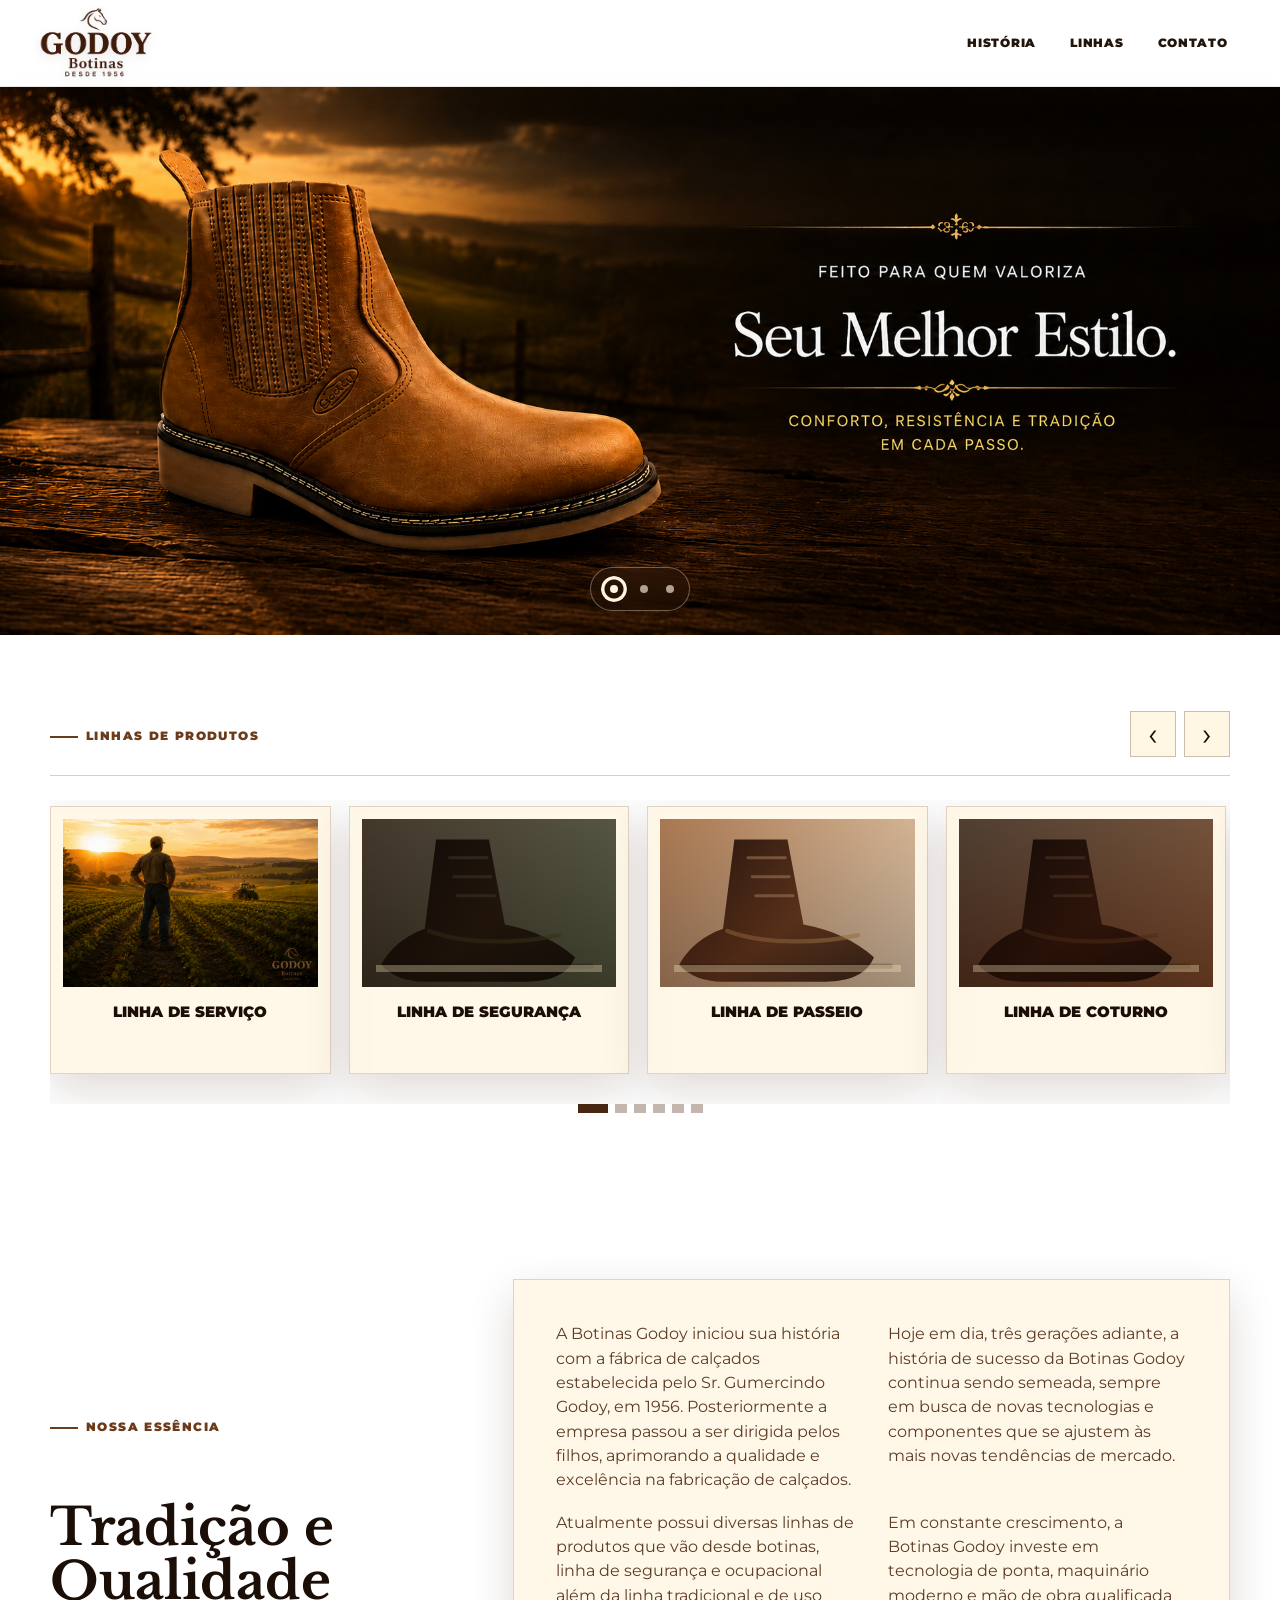
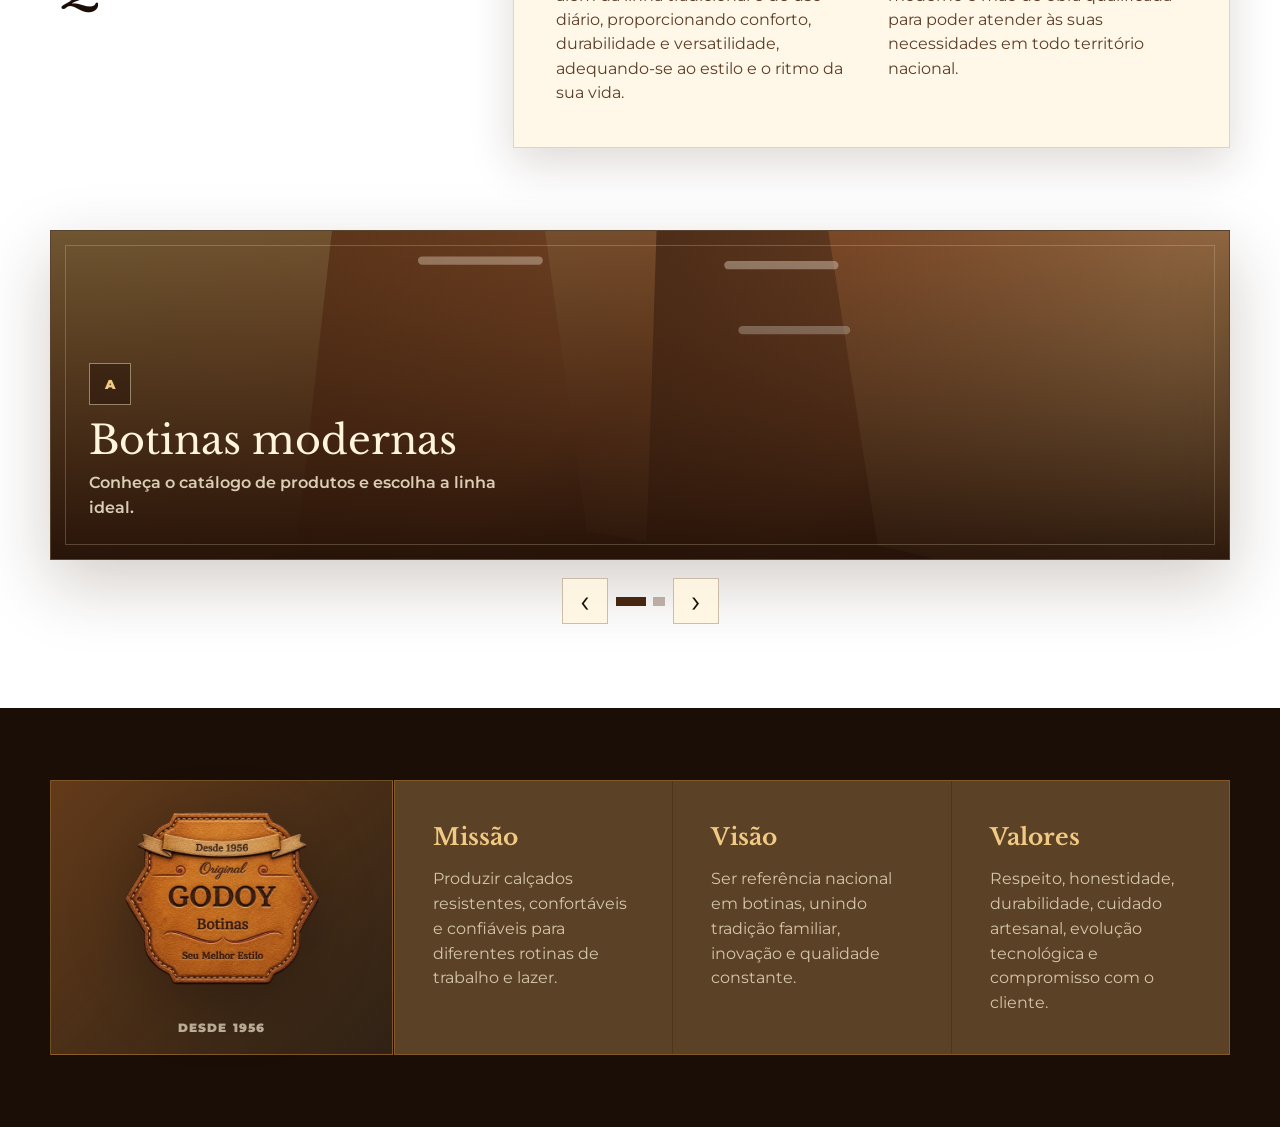
==== index.html @ d2b046cc "initial commit" ====
<!DOCTYPE html>
<html lang="pt-BR">
  <head>
    <meta charset="UTF-8" />
    <meta name="viewport" content="width=device-width, initial-scale=1.0" />
    <title>Botinas Godoy | Catálogo</title>
    <link rel="preconnect" href="https://fonts.googleapis.com" />
    <link rel="preconnect" href="https://fonts.gstatic.com" crossorigin />
    <link
      href="https://fonts.googleapis.com/css2?family=Libre+Baskerville:wght@700&family=Montserrat:wght@400;500;600;700;800&display=swap"
      rel="stylesheet"
    />
    <link rel="stylesheet" href="styles.css" />
  </head>
  <body class="home-page">
    <header class="site-header" aria-label="Cabeçalho">
      <a class="brand" href="index.html" aria-label="Botinas Godoy">
        <img class="brand-logo" src="assets/header-logo-enhanced-v2.png" alt="Godoy Botinas" />
      </a>

      <nav class="main-nav" id="main-nav" aria-label="Menu principal" data-menu>
        <a href="historia.html">História</a>
        <a href="#categorias">Linhas</a>
        <a href="#rodape">Contato</a>
      </nav>
    </header>

    <main>
      <section class="banner-stack" aria-label="Banners principais" data-hero-carousel>
        <div class="hero-carousel-viewport">
          <div class="hero-carousel-track" data-hero-track>
            <article class="catalog-cover catalog-image-slide hero-slide" aria-label="Catálogo de Produtos 2026" data-hero-slide>
              <img class="catalog-banner-image" src="assets/home-banner-1.png" alt="Botina Godoy em destaque no campo" />
            </article>
            <article class="catalog-cover catalog-image-slide hero-slide" aria-label="Atacado Botinas Godoy" data-hero-slide>
              <img class="catalog-banner-image" src="assets/home-banner-4.png" alt="Compras no atacado e contato da Botinas Godoy" />
            </article>
            <article class="catalog-cover catalog-image-slide hero-slide" aria-label="Botinas Godoy em destaque" data-hero-slide>
              <img class="catalog-banner-image" src="assets/home-banner-3.png" alt="Botinas Godoy linha country em destaque" />
            </article>
          </div>
        </div>

        <div class="hero-carousel-controls" aria-label="Controles do carrossel de banners">
          <div class="hero-carousel-dots" data-hero-dots></div>
        </div>
      </section>

      <section class="categories-section" id="categorias" aria-label="Linhas de produtos">
        <div class="categories-heading">
          <div>
            <span class="section-kicker">Linhas de produtos</span>
          </div>

          <div class="carousel-controls" aria-label="Controles do carrossel">
            <button class="carousel-button" type="button" data-carousel-prev aria-label="Categoria anterior">
              <span aria-hidden="true">‹</span>
            </button>
            <button class="carousel-button" type="button" data-carousel-next aria-label="Próxima categoria">
              <span aria-hidden="true">›</span>
            </button>
          </div>
        </div>

        <div class="category-carousel" data-carousel>
          <article class="category-card">
            <div class="category-image category-service">
              <img class="service-category-icon" src="assets/trator.png" alt="Trator representando a linha de serviço" />
            </div>
            <h3>Linha de Serviço</h3>
          </article>

          <article class="category-card">
            <div class="category-image category-security">
              <img src="assets/category-placeholder.svg" alt="Imagem padrão da linha de segurança" />
            </div>
            <h3>Linha de Segurança</h3>
          </article>

          <article class="category-card">
            <div class="category-image category-walk">
              <img src="assets/category-placeholder.svg" alt="Imagem padrão da linha de passeio" />
            </div>
            <h3>Linha de Passeio</h3>
          </article>

          <article class="category-card">
            <div class="category-image category-coturno">
              <img src="assets/category-placeholder.svg" alt="Imagem padrão da linha de coturno" />
            </div>
            <h3>Linha de Coturno</h3>
          </article>

          <article class="category-card">
            <div class="category-image category-kids">
              <img src="assets/category-placeholder.svg" alt="Imagem padrão da linha infantil" />
            </div>
            <h3>Linha Infantil</h3>
          </article>

          <article class="category-card">
            <div class="category-image category-rubber">
              <img src="assets/category-placeholder.svg" alt="Imagem padrão da linha de bota de borracha" />
            </div>
            <h3>Linha de Bota de Borracha</h3>
          </article>
        </div>

        <div class="carousel-dots" data-carousel-dots aria-label="Indicadores do carrossel"></div>
      </section>

      <section class="story-section" aria-labelledby="tradicao-title">
        <div class="section-kicker">Nossa essência</div>
        <h2 id="tradicao-title">Tradição e Qualidade</h2>
        <div class="story-copy">
          <p>
            A Botinas Godoy iniciou sua história com a fábrica de calçados estabelecida pelo Sr. Gumercindo Godoy, em 1956.
            Posteriormente a empresa passou a ser dirigida pelos filhos, aprimorando a qualidade e excelência na fabricação
            de calçados.
          </p>
          <p>
            Hoje em dia, três gerações adiante, a história de sucesso da Botinas Godoy continua sendo semeada, sempre em
            busca de novas tecnologias e componentes que se ajustem às mais novas tendências de mercado.
          </p>
          <p>
            Atualmente possui diversas linhas de produtos que vão desde botinas, linha de segurança e ocupacional além da
            linha tradicional e de uso diário, proporcionando conforto, durabilidade e versatilidade, adequando-se ao estilo
            e o ritmo da sua vida.
          </p>
          <p>
            Em constante crescimento, a Botinas Godoy investe em tecnologia de ponta, maquinário moderno e mão de obra
            qualificada para poder atender às suas necessidades em todo território nacional.
          </p>
        </div>
      </section>

      <section class="feature-cards" aria-label="Acessos principais" data-feature-carousel>
        <div class="feature-carousel-viewport">
          <div class="feature-carousel-track" data-feature-track>
            <a class="feature-card feature-modern" href="catalogo.html" data-feature-slide>
              <img class="feature-image" src="assets/card-placeholder.svg" alt="" />
              <span class="feature-tag">A</span>
              <span class="feature-title">Botinas modernas</span>
              <span class="feature-text">Conheça o catálogo de produtos e escolha a linha ideal.</span>
            </a>

            <a class="feature-card feature-factory" href="historia.html" data-feature-slide>
              <img class="feature-image" src="assets/card-placeholder.svg" alt="" />
              <span class="feature-tag">B</span>
              <span class="feature-title">Fabricação Godoy</span>
              <span class="feature-text">Veja a história da marca e sua evolução na fabricação.</span>
            </a>
          </div>
        </div>

        <div class="feature-carousel-controls" aria-label="Controles dos cards em destaque">
          <button class="feature-carousel-button" type="button" data-feature-prev aria-label="Card anterior">
            <span aria-hidden="true">‹</span>
          </button>
          <div class="feature-carousel-dots" data-feature-dots aria-label="Indicadores dos cards"></div>
          <button class="feature-carousel-button" type="button" data-feature-next aria-label="Próximo card">
            <span aria-hidden="true">›</span>
          </button>
        </div>
      </section>
    </main>

    <footer class="site-footer" id="rodape">
      <div class="footer-logo" aria-label="Logo padrão Botinas Godoy">
        <img src="assets/godoy-logo-removebg-preview.png" alt="Godoy Botinas" />
        <small>Desde 1956</small>
      </div>

      <div class="footer-values-card">
        <div>
          <h3>Missão</h3>
          <p>Produzir calçados resistentes, confortáveis e confiáveis para diferentes rotinas de trabalho e lazer.</p>
        </div>
        <div>
          <h3>Visão</h3>
          <p>Ser referência nacional em botinas, unindo tradição familiar, inovação e qualidade constante.</p>
        </div>
        <div>
          <h3>Valores</h3>
          <p>Respeito, honestidade, durabilidade, cuidado artesanal, evolução tecnológica e compromisso com o cliente.</p>
        </div>
      </div>
    </footer>

    <script src="script.js"></script>
  </body>
</html>
---- styles.css ----
:root {
  --ink: #24150b;
  --ink-soft: #5d3c25;
  --brown-950: #1b0e07;
  --brown-900: #2a160b;
  --brown-800: #472612;
  --brown-700: #6c3b1a;
  --brown-600: #965b27;
  --amber-600: #bd7830;
  --amber-400: #d99b4a;
  --amber-200: #f0c982;
  --paper: #fff4dc;
  --cream: #f4d39a;
  --line: rgba(75, 38, 16, 0.22);
  --shadow-soft: 0 16px 42px rgba(55, 27, 10, 0.16);
  --shadow-card: 0 24px 64px rgba(55, 27, 10, 0.22);
  --max: 1180px;
  --hero-banner-height: clamp(300px, 34vw, 460px);
}

* {
  box-sizing: border-box;
}

html {
  scroll-behavior: smooth;
}

body {
  margin: 0;
  background:
    radial-gradient(circle at 50% 0, rgba(255, 232, 180, 0.72), transparent 34%),
    linear-gradient(180deg, #d29448, #f4d39a 22%, #f7e3bd 58%, #e4b875);
  color: var(--ink);
  font-family: "Montserrat", Arial, sans-serif;
  line-height: 1.55;
}

body::before {
  content: "";
  position: fixed;
  inset: 0;
  z-index: -1;
  pointer-events: none;
  background:
    repeating-linear-gradient(45deg, rgba(75, 38, 16, 0.035) 0 2px, transparent 2px 12px),
    radial-gradient(circle at 15% 22%, rgba(255, 255, 255, 0.24), transparent 16%),
    radial-gradient(circle at 86% 28%, rgba(80, 38, 15, 0.18), transparent 18%);
  mix-blend-mode: multiply;
}

.home-page {
  background: #ffffff;
}

.home-page::before {
  display: none;
}

a {
  color: inherit;
  text-decoration: none;
}

img {
  display: block;
  max-width: 100%;
}

.site-header {
  position: sticky;
  top: 0;
  z-index: 40;
  display: grid;
  grid-template-columns: auto 1fr;
  align-items: center;
  gap: 28px;
  min-height: 84px;
  padding: 5px clamp(18px, 3vw, 42px);
  border-bottom: 1px solid rgba(85, 42, 18, 0.1);
  background: rgba(255, 255, 255, 0.78);
  box-shadow: 0 12px 34px rgba(64, 32, 12, 0.08);
  -webkit-backdrop-filter: blur(18px);
  backdrop-filter: blur(18px);
}

.brand {
  display: inline-flex;
  align-items: center;
  justify-content: center;
}

.brand-logo {
  width: auto;
  height: 76px;
  filter: drop-shadow(0 3px 5px rgba(66, 32, 11, 0.12));
}

.main-nav {
  position: static;
  display: flex;
  flex-wrap: wrap;
  align-items: center;
  justify-content: flex-end;
  gap: 6px;
  min-width: 0;
  padding: 0;
  border: 0;
  background: transparent;
  box-shadow: none;
  opacity: 1;
  pointer-events: auto;
  transform: none;
  visibility: visible;
}

.main-nav a {
  position: relative;
  display: inline-flex;
  min-height: 44px;
  align-items: center;
  border-radius: 8px;
  padding: 0 14px;
  color: var(--ink);
  font-size: 0.76rem;
  font-weight: 900;
  letter-spacing: 0.06em;
  text-transform: uppercase;
  transition: background 180ms ease, color 180ms ease;
}

.main-nav a:hover,
.main-nav a:focus-visible {
  background: rgba(150, 91, 39, 0.14);
}

.main-nav a:focus-visible,
.brand:focus-visible {
  outline: 3px solid rgba(150, 91, 39, 0.28);
  outline-offset: 3px;
}

.banner-stack {
  position: relative;
  overflow: hidden;
  background:
    linear-gradient(90deg, rgba(76, 38, 15, 0.18), transparent 12%, transparent 88%, rgba(76, 38, 15, 0.18)),
    linear-gradient(180deg, rgba(81, 40, 15, 0.18), transparent);
}

.hero-carousel-viewport {
  width: min(100%, 1560px);
  margin-inline: auto;
  overflow: hidden;
}

.hero-carousel-track {
  display: flex;
  transition: transform 620ms ease;
  will-change: transform;
}

.hero-slide {
  flex: 0 0 100%;
  min-width: 0;
}

.hero-carousel-controls {
  position: absolute;
  right: 0;
  bottom: clamp(12px, 2vw, 24px);
  left: 0;
  z-index: 5;
  display: flex;
  align-items: center;
  justify-content: center;
  pointer-events: none;
}

.hero-carousel-dots {
  display: flex;
  align-items: center;
  justify-content: center;
  min-height: 44px;
  gap: 8px;
  padding: 7px 10px;
  border: 1px solid rgba(255, 244, 220, 0.34);
  border-radius: 999px;
  background: rgba(36, 18, 8, 0.38);
  box-shadow: 0 14px 30px rgba(36, 18, 8, 0.24);
  backdrop-filter: blur(12px);
  pointer-events: auto;
}

.hero-carousel-dot {
  position: relative;
  display: grid;
  flex: 0 0 auto;
  width: 26px;
  height: 26px;
  place-items: center;
  border: 0;
  border-radius: 999px;
  background: transparent;
  cursor: pointer;
  padding: 0;
  line-height: 1;
  transition: transform 180ms ease;
}

.hero-carousel-dot:not(.is-active) {
  width: 18px;
  height: 18px;
}

.hero-carousel-dot:hover,
.hero-carousel-dot:focus-visible {
  outline: none;
  transform: scale(1.12);
}

.hero-progress-ring {
  position: absolute;
  inset: 0;
  display: block;
  border-radius: 999px;
  background: conic-gradient(var(--paper) var(--hero-progress-angle), rgba(255, 244, 220, 0.26) 0deg);
  mask: radial-gradient(farthest-side, transparent calc(100% - 4px), #000 calc(100% - 3px));
  opacity: 0;
  --hero-progress-angle: 0deg;
}

.hero-dot-core {
  position: absolute;
  top: 50%;
  left: 50%;
  width: 8px;
  height: 8px;
  border-radius: 999px;
  background: rgba(255, 244, 220, 0.64);
  transform: translate(-50%, -50%);
}

.hero-carousel-dot.is-active .hero-progress-ring {
  animation: heroProgress 5s linear forwards;
  opacity: 1;
}

.hero-carousel-dot.is-active .hero-dot-core {
  background: var(--paper);
}

@property --hero-progress-angle {
  syntax: "<angle>";
  inherits: false;
  initial-value: 0deg;
}

@keyframes heroProgress {
  from {
    --hero-progress-angle: 0deg;
  }

  to {
    --hero-progress-angle: 360deg;
  }
}

.catalog-cover {
  min-height: var(--hero-banner-height);
  padding: clamp(10px, 1.6vw, 18px);
  background:
    linear-gradient(90deg, rgba(76, 38, 15, 0.16), transparent 12%, transparent 88%, rgba(76, 38, 15, 0.16)),
    linear-gradient(180deg, rgba(81, 40, 15, 0.12), transparent);
}

.catalog-cover.catalog-image-slide {
  position: relative;
  overflow: hidden;
  padding: 0;
  aspect-ratio: 1916 / 821;
  min-height: 0;
  background: #ffffff;
}

.catalog-banner-image {
  display: block;
  width: 100%;
  height: 100%;
  object-fit: cover;
  object-position: center center;
}

.catalog-cover-frame {
  position: relative;
  display: grid;
  min-height: calc(var(--hero-banner-height) - clamp(20px, 3.2vw, 36px));
  overflow: hidden;
  align-content: center;
  padding: clamp(20px, 2.8vw, 34px) clamp(18px, 4vw, 54px) clamp(52px, 5vw, 68px);
  border: 3px solid rgba(124, 68, 28, 0.45);
  border-radius: 34px;
  background:
    linear-gradient(180deg, rgba(255, 228, 171, 0.76), rgba(216, 147, 69, 0.48) 52%, rgba(231, 176, 91, 0.86)),
    #d89a4c;
  box-shadow:
    inset 0 0 0 6px rgba(255, 236, 190, 0.24),
    inset 0 0 92px rgba(75, 38, 15, 0.25),
    var(--shadow-card);
  isolation: isolate;
}

.catalog-cover-frame::before,
.catalog-cover-frame::after,
.cover-sky {
  content: "";
  position: absolute;
  inset: 0;
  z-index: -3;
}

.cover-sky {
  background:
    radial-gradient(circle at 50% 10%, rgba(255, 242, 206, 0.75), transparent 28%),
    radial-gradient(circle at 22% 30%, rgba(255, 245, 214, 0.34), transparent 18%),
    linear-gradient(180deg, rgba(255, 232, 176, 0.78), rgba(197, 126, 48, 0.44) 64%, rgba(115, 70, 26, 0.38));
}

.catalog-cover-frame::before {
  background:
    linear-gradient(90deg, rgba(72, 44, 20, 0.34), transparent 28%, transparent 70%, rgba(61, 33, 13, 0.36)),
    radial-gradient(ellipse at 20% 68%, rgba(58, 58, 31, 0.4), transparent 22%),
    radial-gradient(ellipse at 83% 70%, rgba(60, 78, 38, 0.34), transparent 20%),
    linear-gradient(8deg, transparent 0 52%, rgba(72, 52, 22, 0.42) 52% 54%, transparent 54%),
    linear-gradient(175deg, transparent 0 44%, rgba(61, 50, 26, 0.38) 44% 48%, transparent 48%);
  opacity: 0.72;
}

.catalog-cover-frame::after {
  z-index: -2;
  background:
    linear-gradient(90deg, transparent 0 78%, rgba(65, 36, 14, 0.6) 78% 80%, transparent 80%),
    linear-gradient(115deg, transparent 0 72%, rgba(66, 38, 17, 0.52) 72% 86%, transparent 86%),
    linear-gradient(180deg, transparent 0 66%, rgba(109, 67, 28, 0.2) 66% 100%);
}

.cover-logo {
  justify-self: center;
  width: min(190px, 24vw);
  margin-top: 0;
  filter: drop-shadow(0 20px 26px rgba(52, 25, 8, 0.38));
}

.cover-title {
  display: grid;
  justify-items: center;
  margin-top: clamp(14px, 2vw, 28px);
  color: var(--ink);
  text-align: center;
}

.cover-title h1 {
  margin: 0;
  font-size: clamp(1.55rem, 3.6vw, 3rem);
  font-weight: 500;
  letter-spacing: 0.08em;
  line-height: 1.05;
  text-transform: uppercase;
  text-shadow: 0 2px 0 rgba(255, 230, 178, 0.45);
}

.cover-title strong {
  font-weight: 900;
}

.cover-title > span {
  position: relative;
  display: inline-grid;
  margin-top: 20px;
  width: min(250px, 60vw);
  place-items: center;
  color: var(--brown-800);
  font-size: 1.5rem;
}

.cover-title > span::before,
.cover-title > span::after {
  content: "";
  position: absolute;
  top: 50%;
  width: 42%;
  height: 2px;
  background: rgba(80, 42, 18, 0.42);
}

.cover-title > span::before {
  left: 0;
}

.cover-title > span::after {
  right: 0;
}

.hero-promo {
  position: relative;
  display: grid;
  min-height: var(--hero-banner-height);
  align-items: center;
  overflow: hidden;
  padding: clamp(28px, 4vw, 54px) max(18px, calc((100vw - var(--max)) / 2)) clamp(56px, 6vw, 76px);
  background:
    linear-gradient(90deg, rgba(36, 18, 8, 0.76), rgba(36, 18, 8, 0.28) 48%, rgba(36, 18, 8, 0.04)),
    radial-gradient(circle at 48% 16%, rgba(255, 236, 190, 0.72), transparent 28%),
    linear-gradient(180deg, #d89a4c, #f2c981 54%, #9a5622);
  isolation: isolate;
}

.hero-promo::before,
.hero-promo::after {
  content: "";
  position: absolute;
  inset: 0;
  z-index: -1;
}

.hero-promo::before {
  background:
    radial-gradient(ellipse at 18% 68%, rgba(58, 58, 31, 0.42), transparent 22%),
    linear-gradient(115deg, transparent 0 72%, rgba(66, 38, 17, 0.52) 72% 86%, transparent 86%),
    linear-gradient(180deg, transparent 0 68%, rgba(94, 48, 18, 0.34) 68% 100%);
  opacity: 0.78;
}

.hero-promo::after {
  top: auto;
  height: 18%;
  background:
    repeating-linear-gradient(0deg, rgba(67, 34, 15, 0.22) 0 2px, transparent 2px 34px),
    linear-gradient(180deg, #a4612c, #683412);
}

.promo-copy {
  position: relative;
  z-index: 3;
  color: var(--paper);
}

.promo-copy img {
  width: min(150px, 28vw);
  margin-bottom: clamp(12px, 2vw, 24px);
  filter: drop-shadow(0 18px 28px rgba(22, 9, 2, 0.38));
}

.promo-copy .section-kicker {
  color: var(--amber-200);
}

.promo-copy h2 {
  width: min(610px, 100%);
  margin: 0;
  font-family: "Libre Baskerville", Georgia, serif;
  font-size: clamp(1.8rem, 4vw, 3.7rem);
  line-height: 0.98;
  color: var(--paper);
}

.promo-copy p {
  width: min(520px, 100%);
  margin: 18px 0 0;
  color: rgba(255, 244, 220, 0.84);
  font-weight: 600;
}

.promo-link {
  display: inline-flex;
  align-items: center;
  min-height: 46px;
  margin-top: 26px;
  padding: 0 24px;
  border: 1px solid rgba(255, 244, 220, 0.42);
  background: rgba(36, 18, 8, 0.52);
  color: var(--paper);
  font-size: 0.82rem;
  font-weight: 900;
  letter-spacing: 0.08em;
  text-transform: uppercase;
}

.cover-benefits {
  display: grid;
  grid-template-columns: repeat(3, minmax(0, 1fr));
  gap: 0;
  width: min(920px, 100%);
  margin: clamp(42px, 7vw, 84px) auto 0;
  padding-top: 22px;
  border-top: 1px solid rgba(86, 43, 18, 0.2);
}

.cover-benefit {
  display: grid;
  grid-template-columns: auto 1fr;
  gap: 2px 14px;
  align-items: center;
  padding: 0 clamp(12px, 3vw, 34px);
  color: var(--ink);
  text-transform: uppercase;
}

.cover-benefit + .cover-benefit {
  border-left: 2px solid rgba(81, 42, 17, 0.25);
}

.benefit-icon {
  grid-row: span 2;
  display: grid;
  width: 58px;
  height: 58px;
  place-items: center;
  border: 3px solid var(--brown-800);
  border-radius: 999px;
  font-size: 1.55rem;
  font-weight: 900;
}

.cover-benefit strong {
  font-size: clamp(0.94rem, 1.3vw, 1.16rem);
  font-weight: 900;
  line-height: 1.1;
}

.cover-benefit span:last-child {
  font-size: clamp(0.82rem, 1.2vw, 1.02rem);
  font-weight: 600;
  line-height: 1.1;
}

.eyebrow,
.section-kicker {
  display: inline-flex;
  align-items: center;
  gap: 8px;
  margin-bottom: 12px;
  color: var(--brown-700);
  font-size: 0.72rem;
  font-weight: 900;
  letter-spacing: 0.12em;
  text-transform: uppercase;
}

.eyebrow::before,
.section-kicker::before {
  content: "";
  display: inline-block;
  width: 28px;
  height: 2px;
  background: currentColor;
}

.story-section,
.categories-section,
.subpage,
.history-panel {
  width: min(var(--max), calc(100% - 36px));
  margin-inline: auto;
}

.categories-section {
  padding: clamp(42px, 6vw, 76px) 0 clamp(52px, 7vw, 84px);
}

.categories-heading {
  display: flex;
  align-items: end;
  justify-content: space-between;
  gap: 22px;
  margin-bottom: 24px;
  padding-bottom: 18px;
  border-bottom: 1px solid var(--line);
}

.categories-heading h2,
.story-section h2,
.history-panel h2 {
  margin: 0;
  color: var(--brown-950);
  font-family: "Libre Baskerville", Georgia, serif;
  font-size: clamp(2rem, 4vw, 3.35rem);
  line-height: 1.05;
  letter-spacing: 0;
}

.carousel-controls,
.feature-carousel-controls {
  display: flex;
  gap: 8px;
}

.carousel-button,
.feature-carousel-button {
  display: grid;
  width: 46px;
  height: 46px;
  place-items: center;
  border: 1px solid rgba(77, 38, 15, 0.28);
  background: rgba(255, 246, 225, 0.88);
  color: var(--brown-950);
  cursor: pointer;
  font: inherit;
  font-size: 2rem;
  line-height: 1;
  transition: background 180ms ease, color 180ms ease, transform 180ms ease;
}

.carousel-button:hover,
.carousel-button:focus-visible,
.feature-carousel-button:hover,
.feature-carousel-button:focus-visible {
  background: var(--brown-900);
  color: var(--paper);
  outline: none;
  transform: translateY(-2px);
}

.category-carousel {
  display: grid;
  grid-auto-columns: minmax(224px, 1fr);
  grid-auto-flow: column;
  gap: 18px;
  overflow-x: auto;
  padding: 6px 2px 30px;
  scroll-behavior: smooth;
  scroll-snap-type: x mandatory;
  scrollbar-width: none;
}

.category-carousel::-webkit-scrollbar {
  display: none;
}

.category-card {
  min-height: 268px;
  padding: 12px;
  border: 1px solid rgba(88, 44, 18, 0.18);
  background: rgba(255, 246, 225, 0.72);
  box-shadow: var(--shadow-soft);
  scroll-snap-align: start;
  transition: transform 180ms ease, box-shadow 180ms ease;
}

.category-card:hover {
  box-shadow: var(--shadow-card);
  transform: translateY(-4px);
}

.category-image,
.product-image {
  position: relative;
  height: 168px;
  overflow: hidden;
  background:
    linear-gradient(180deg, rgba(255, 240, 202, 0.15), rgba(40, 18, 8, 0.36)),
    var(--category-base);
  isolation: isolate;
}

.category-image img,
.product-image img {
  width: 100%;
  height: 100%;
  object-fit: cover;
  opacity: 0.92;
  mix-blend-mode: multiply;
}

.category-image .service-category-icon {
  position: absolute;
  inset: 0;
  width: 100%;
  height: 100%;
  object-fit: cover;
  opacity: 1;
  mix-blend-mode: normal;
  background: #ead2b0;
  image-rendering: auto;
  transform: translateZ(0);
}

.category-image::after,
.product-image::after {
  content: "";
  position: absolute;
  right: 14px;
  bottom: 15px;
  left: 14px;
  height: 7px;
  background: rgba(255, 236, 189, 0.32);
}

.category-service {
  --category-base: #ead2b0;
}

.category-service::after {
  display: none;
}

@media (min-width: 761px) {
  .category-service {
    background: #140b06;
  }

  .category-image .service-category-icon {
    object-fit: cover;
    object-position: center bottom;
    background: #140b06;
  }
}

.category-security {
  --category-base: linear-gradient(135deg, #241711, #44523d);
}

.category-walk {
  --category-base: linear-gradient(135deg, #9a633c, #ead8bd);
}

.category-coturno {
  --category-base: linear-gradient(135deg, #312018, #774628);
}

.category-kids {
  --category-base: linear-gradient(135deg, #44523d, #d7b37a);
}

.category-rubber {
  --category-base: linear-gradient(135deg, #1f2d22, #6a7f54);
}

.category-card h3,
.product-card h2 {
  margin: 16px 4px 4px;
  color: var(--brown-950);
  font-family: "Montserrat", Arial, sans-serif;
  font-size: 0.95rem;
  font-weight: 900;
  line-height: 1.22;
  text-align: center;
  text-transform: uppercase;
}

.carousel-dots,
.feature-carousel-dots {
  display: flex;
  align-items: center;
  justify-content: center;
  gap: 7px;
}

.carousel-dot {
  width: 9px;
  height: 9px;
  border: 0;
  background: rgba(80, 42, 18, 0.34);
  cursor: pointer;
  transition: width 180ms ease, background 180ms ease;
}

.carousel-dot.is-active {
  width: 30px;
  background: var(--brown-800);
}

.story-section {
  display: grid;
  grid-template-columns: minmax(230px, 0.75fr) minmax(0, 1.35fr);
  gap: clamp(28px, 5vw, 70px);
  padding: clamp(50px, 7vw, 82px) 0;
}

.story-section .section-kicker,
.story-section h2 {
  grid-column: 1;
}

.story-section .section-kicker {
  align-self: end;
  margin: 0;
}

.story-copy {
  display: grid;
  grid-column: 2;
  grid-row: 1 / span 2;
  grid-template-columns: repeat(2, minmax(0, 1fr));
  gap: 18px 34px;
  padding: clamp(26px, 4vw, 42px);
  border: 1px solid rgba(88, 44, 18, 0.18);
  background: rgba(255, 246, 225, 0.72);
  box-shadow: var(--shadow-soft);
  color: var(--ink-soft);
  font-size: 0.98rem;
}

.story-copy p,
.history-panel p {
  margin: 0;
}

.feature-cards {
  width: min(var(--max), calc(100% - 36px));
  margin: 0 auto clamp(54px, 7vw, 84px);
}

.feature-carousel-viewport {
  overflow: hidden;
  box-shadow: var(--shadow-card);
}

.feature-carousel-track {
  display: flex;
  transition: transform 540ms ease;
  will-change: transform;
}

.feature-card {
  position: relative;
  display: flex;
  flex: 0 0 100%;
  min-height: 330px;
  flex-direction: column;
  justify-content: flex-end;
  overflow: hidden;
  padding: clamp(24px, 4vw, 38px);
  border: 1px solid rgba(255, 230, 178, 0.22);
  background: var(--brown-900);
  color: var(--paper);
  box-shadow: var(--shadow-card);
  isolation: isolate;
}

.feature-carousel-controls {
  align-items: center;
  justify-content: center;
  margin-top: 18px;
}

.feature-card::before,
.feature-card::after {
  content: "";
  position: absolute;
  inset: 0;
}

.feature-card::before {
  z-index: -1;
  background:
    linear-gradient(180deg, rgba(30, 13, 5, 0.06), rgba(30, 13, 5, 0.9)),
    linear-gradient(90deg, rgba(167, 92, 31, 0.36), transparent);
}

.feature-card::after {
  z-index: 0;
  inset: 14px;
  border: 1px solid rgba(255, 238, 198, 0.22);
  pointer-events: none;
}

.feature-image {
  position: absolute;
  inset: 0;
  z-index: -2;
  width: 100%;
  height: 100%;
  object-fit: cover;
  transition: transform 240ms ease;
}

.feature-card:hover .feature-image,
.feature-card:focus-visible .feature-image {
  transform: scale(1.04);
}

.feature-card:focus-visible {
  outline: 3px solid rgba(215, 154, 74, 0.62);
  outline-offset: 4px;
}

.feature-tag {
  display: inline-grid;
  width: 42px;
  height: 42px;
  margin-bottom: 16px;
  place-items: center;
  border: 1px solid rgba(255, 238, 198, 0.48);
  background: rgba(30, 13, 5, 0.44);
  color: var(--amber-200);
  font-size: 0.82rem;
  font-weight: 900;
}

.feature-title {
  display: block;
  font-family: "Libre Baskerville", Georgia, serif;
  font-size: clamp(1.75rem, 3.1vw, 2.85rem);
  line-height: 1.02;
}

.feature-text {
  display: block;
  max-width: 420px;
  margin-top: 10px;
  color: rgba(255, 244, 220, 0.82);
  font-weight: 600;
}

.site-footer {
  display: grid;
  grid-template-columns: minmax(220px, 0.78fr) minmax(0, 1.9fr);
  gap: 1px;
  padding: clamp(34px, 6vw, 72px) max(18px, calc((100vw - var(--max)) / 2));
  background: var(--brown-950);
  color: var(--paper);
}

.footer-logo {
  display: grid;
  min-height: 260px;
  place-items: center;
  align-content: center;
  border: 1px solid rgba(217, 155, 74, 0.36);
  background:
    linear-gradient(135deg, rgba(150, 91, 39, 0.52), rgba(68, 82, 61, 0.2)),
    var(--brown-900);
  text-align: center;
}

.footer-logo img {
  width: min(210px, 74%);
  height: auto;
  filter: drop-shadow(0 18px 30px rgba(0, 0, 0, 0.26));
}

.footer-logo small {
  margin-top: 12px;
  color: rgba(255, 244, 220, 0.68);
  font-size: 0.74rem;
  font-weight: 900;
  letter-spacing: 0.1em;
  text-transform: uppercase;
}

.footer-values-card {
  display: grid;
  grid-template-columns: repeat(3, minmax(0, 1fr));
  gap: 1px;
  overflow: hidden;
  border: 1px solid rgba(217, 155, 74, 0.36);
  background: rgba(217, 155, 74, 0.28);
}

.footer-values-card > div {
  padding: clamp(24px, 4vw, 38px);
  background: rgba(255, 244, 220, 0.06);
}

.footer-values-card h3 {
  margin: 0 0 12px;
  color: var(--amber-200);
  font-family: "Libre Baskerville", Georgia, serif;
  font-size: 1.45rem;
}

.footer-values-card p {
  margin: 0;
  color: rgba(255, 244, 220, 0.74);
}

.subpage {
  padding: 28px 0 78px;
}

.subpage-hero {
  display: grid;
  min-height: min(500px, 68vh);
  align-content: end;
  padding: clamp(28px, 5vw, 56px);
  color: var(--paper);
  background:
    linear-gradient(90deg, rgba(30, 13, 5, 0.9), rgba(30, 13, 5, 0.3)),
    linear-gradient(135deg, #39271c, #965b27 48%, #44523d);
  box-shadow: var(--shadow-card);
}

.subpage-hero h1 {
  margin: 0;
  max-width: 720px;
  font-family: "Libre Baskerville", Georgia, serif;
  font-size: clamp(2.2rem, 5.8vw, 5.3rem);
  line-height: 0.98;
  letter-spacing: 0;
}

.subpage-hero p {
  width: min(560px, 100%);
  margin: 18px 0 0;
  color: rgba(255, 244, 220, 0.86);
  font-size: clamp(0.98rem, 1.7vw, 1.18rem);
  font-weight: 600;
}

.catalog-grid {
  display: grid;
  grid-template-columns: repeat(3, minmax(0, 1fr));
  gap: 18px;
  margin-top: 24px;
}

.product-card,
.history-panel {
  border: 1px solid rgba(88, 44, 18, 0.18);
  background: rgba(255, 246, 225, 0.72);
  box-shadow: var(--shadow-soft);
}

.product-card {
  padding: 12px;
}

.product-card p {
  margin: 8px 4px 8px;
  color: var(--ink-soft);
  text-align: center;
}

.history-panel {
  display: grid;
  gap: 18px;
  margin-top: 24px;
  padding: clamp(24px, 5vw, 54px);
  color: var(--ink-soft);
}

@media (min-width: 980px) {
  .category-carousel {
    grid-auto-columns: calc((100% - 54px) / 4);
  }
}

@media (max-width: 980px) {
  .site-header {
    gap: 18px;
    min-height: 66px;
    padding-inline: clamp(12px, 2.4vw, 24px);
  }

  .brand-logo {
    height: 64px;
  }

  .main-nav {
    flex-wrap: nowrap;
    gap: 2px;
  }

  .main-nav a {
    padding-inline: 10px;
  }

  .story-section,
  .site-footer,
  .footer-values-card,
  .catalog-grid {
    grid-template-columns: 1fr;
  }

  .story-section .section-kicker,
  .story-section h2,
  .story-copy {
    grid-column: auto;
    grid-row: auto;
  }

  .hero-promo {
    min-height: 520px;
  }
}

@media (max-width: 760px) {
  .site-header {
    grid-template-columns: auto minmax(0, 1fr);
    gap: 8px;
    min-height: 58px;
    padding: 4px 10px;
    position: sticky;
  }

  .brand {
    min-width: 0;
  }

  .brand-logo {
    height: 50px;
  }

  .main-nav {
    flex-wrap: nowrap;
    justify-content: flex-end;
    gap: 1px;
    min-width: 0;
  }

  .main-nav a {
    min-height: 34px;
    padding: 0 clamp(5px, 1.8vw, 8px);
    font-size: clamp(0.55rem, 2.2vw, 0.66rem);
    letter-spacing: 0.02em;
    white-space: nowrap;
  }

  .hero-carousel-viewport {
    width: 100%;
  }

  .hero-carousel-dots {
    min-height: 34px;
    padding: 5px 8px;
  }

  .hero-carousel-dot {
    width: 22px;
    height: 22px;
  }

  .hero-carousel-dot:not(.is-active) {
    width: 14px;
    height: 14px;
  }

  .catalog-cover {
    min-height: 400px;
    padding: 10px;
  }

  .catalog-cover-frame {
    min-height: 380px;
    border-radius: 24px;
    padding: 20px 14px 72px;
  }

  .catalog-cover.catalog-image-slide,
  .catalog-banner-image {
    min-height: 0;
    height: auto;
  }

  .hero-carousel-controls {
    bottom: 14px;
    margin-top: 0;
  }

  .cover-logo {
    width: min(150px, 48vw);
  }

  .cover-title {
    margin-top: 18px;
  }

  .cover-title h1 {
    font-size: clamp(1.55rem, 8vw, 2.25rem);
  }

  .cover-benefits {
    grid-template-columns: 1fr;
    gap: 14px;
    margin-top: 56px;
    padding-top: 18px;
  }

  .cover-benefit {
    padding: 0;
  }

  .cover-benefit + .cover-benefit {
    border-left: 0;
  }

  .benefit-icon {
    width: 48px;
    height: 48px;
    font-size: 1.2rem;
  }

  .hero-promo {
    min-height: 500px;
    padding: 28px 18px 92px;
  }

  .promo-copy img {
    width: 150px;
  }

  .promo-copy h2 {
    font-size: clamp(2rem, 10vw, 3rem);
  }

  .categories-heading {
    align-items: flex-start;
    flex-direction: column;
  }

  .category-carousel {
    grid-auto-columns: minmax(236px, 82vw);
  }

  .story-copy {
    grid-template-columns: 1fr;
    padding: 22px;
  }

  .feature-card {
    min-height: 290px;
  }
}

@media (max-width: 380px) {
  .site-header {
    gap: 5px;
    min-height: 52px;
    padding-inline: 7px;
  }

  .brand-logo {
    height: 42px;
  }

  .main-nav a {
    min-height: 30px;
    padding-inline: 4px;
    font-size: 0.52rem;
  }

  .hero-carousel-viewport {
    width: 100%;
  }

  .hero-carousel-controls {
    bottom: 8px;
  }
}
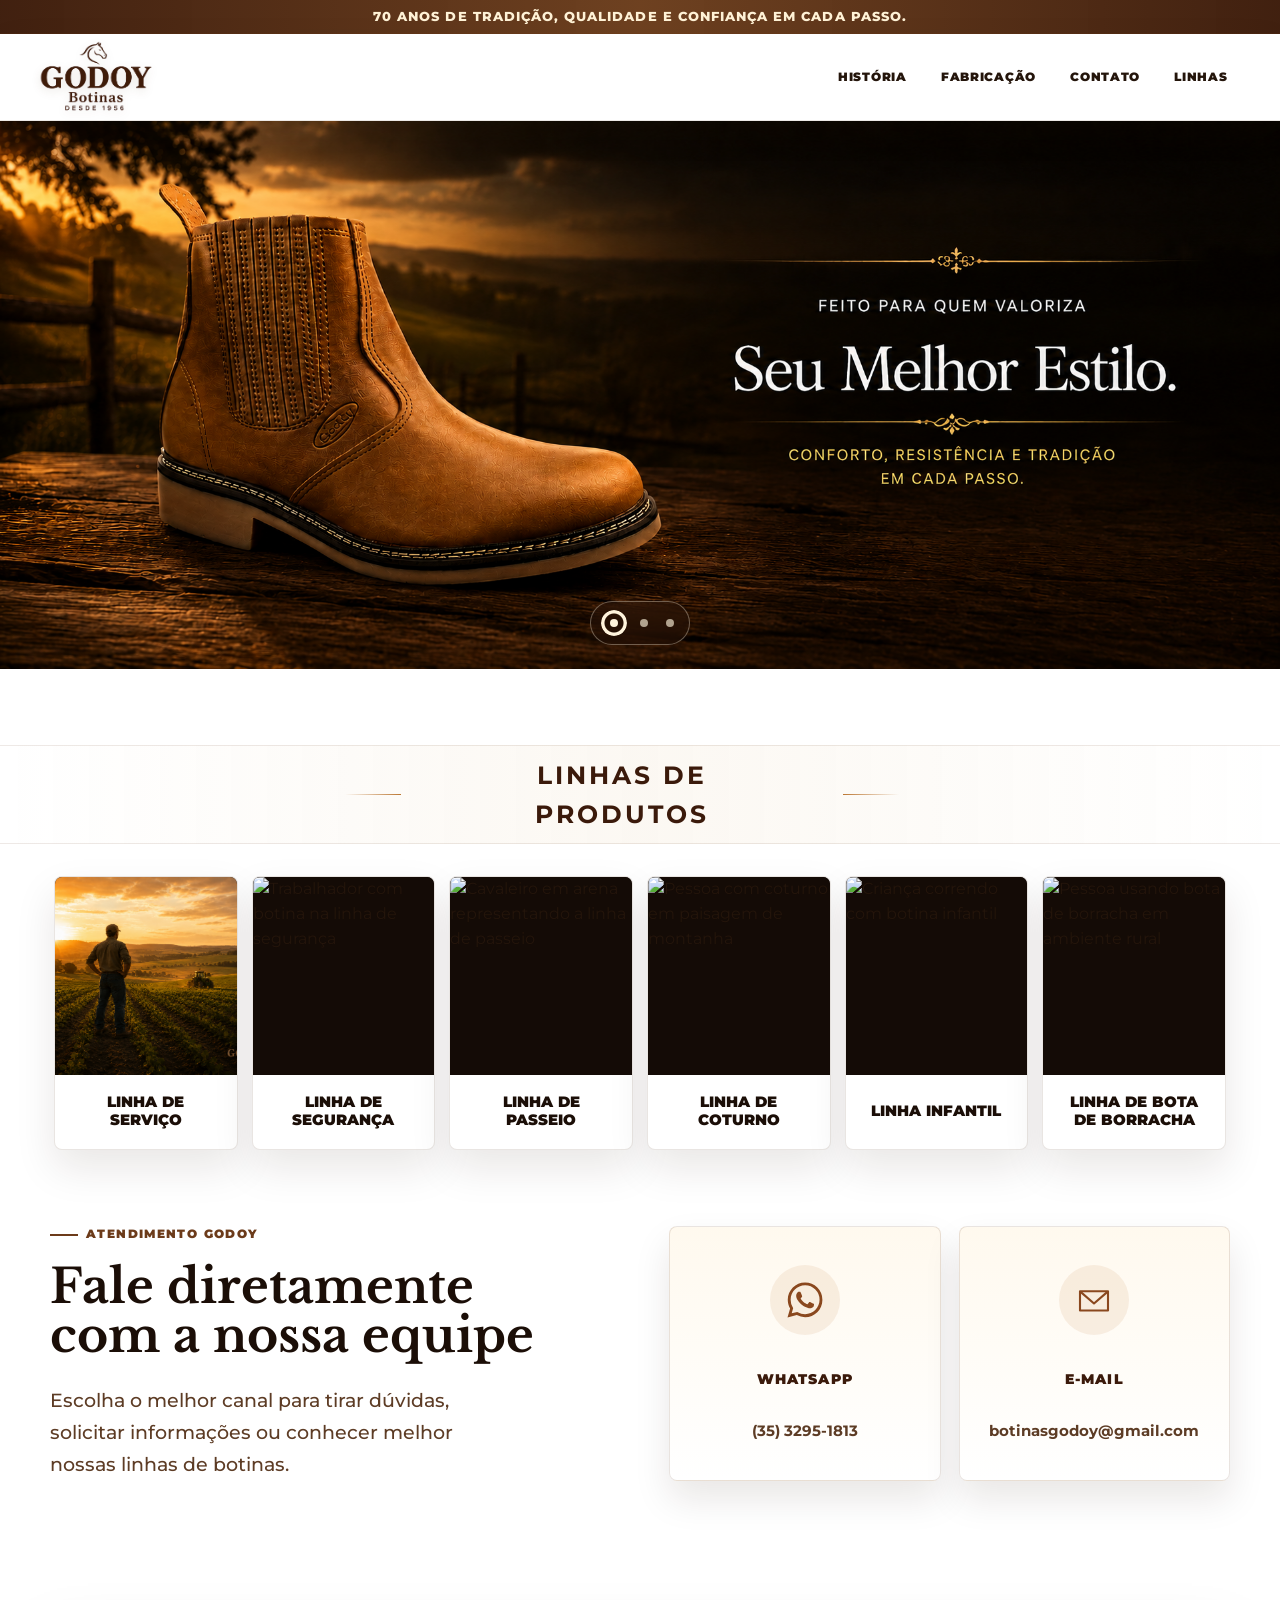
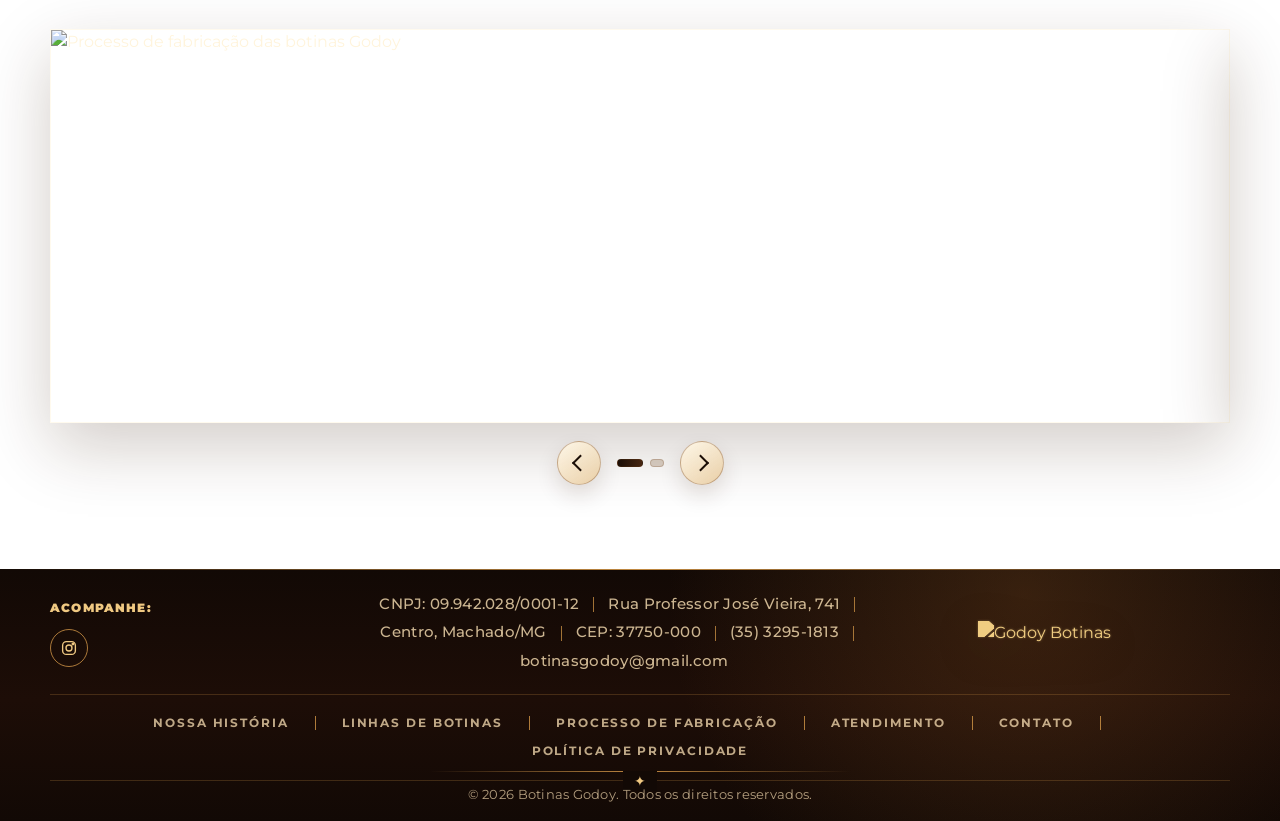
==== commit f26e2faf: "Add files via upload" ====
--- a/index.html
+++ b/index.html
@@ -13,15 +13,18 @@
     <link rel="stylesheet" href="styles.css" />
   </head>
   <body class="home-page">
+    <div class="top-announcement">70 anos de tradição, qualidade e confiança em cada passo.</div>
+
     <header class="site-header" aria-label="Cabeçalho">
       <a class="brand" href="index.html" aria-label="Botinas Godoy">
         <img class="brand-logo" src="assets/header-logo-enhanced-v2.png" alt="Godoy Botinas" />
       </a>
 
       <nav class="main-nav" id="main-nav" aria-label="Menu principal" data-menu>
-        <a href="historia.html">História</a>
+        <a href="#historia-godoy">História</a>
+        <a href="#botinas-modernas">Fabricação</a>
+        <a href="#atendimento">Contato</a>
         <a href="#categorias">Linhas</a>
-        <a href="#rodape">Contato</a>
       </nav>
     </header>
 
@@ -49,20 +52,11 @@
       <section class="categories-section" id="categorias" aria-label="Linhas de produtos">
         <div class="categories-heading">
           <div>
-            <span class="section-kicker">Linhas de produtos</span>
+            <span class="section-kicker"><span>Linhas de produtos</span></span>
           </div>
-
-          <div class="carousel-controls" aria-label="Controles do carrossel">
-            <button class="carousel-button" type="button" data-carousel-prev aria-label="Categoria anterior">
-              <span aria-hidden="true">‹</span>
-            </button>
-            <button class="carousel-button" type="button" data-carousel-next aria-label="Próxima categoria">
-              <span aria-hidden="true">›</span>
-            </button>
-          </div>
-        </div>
-
-        <div class="category-carousel" data-carousel>
+        </div>
+
+        <div class="category-carousel">
           <article class="category-card">
             <div class="category-image category-service">
               <img class="service-category-icon" src="assets/trator.png" alt="Trator representando a linha de serviço" />
@@ -72,83 +66,87 @@
 
           <article class="category-card">
             <div class="category-image category-security">
-              <img src="assets/category-placeholder.svg" alt="Imagem padrão da linha de segurança" />
+              <img src="assets/category-security.png" alt="Trabalhador com botina na linha de segurança" />
             </div>
             <h3>Linha de Segurança</h3>
           </article>
 
           <article class="category-card">
             <div class="category-image category-walk">
-              <img src="assets/category-placeholder.svg" alt="Imagem padrão da linha de passeio" />
+              <img src="assets/category-walk.png" alt="Cavaleiro em arena representando a linha de passeio" />
             </div>
             <h3>Linha de Passeio</h3>
           </article>
 
           <article class="category-card">
             <div class="category-image category-coturno">
-              <img src="assets/category-placeholder.svg" alt="Imagem padrão da linha de coturno" />
+              <img src="assets/category-coturno.png" alt="Pessoa com coturno em paisagem de montanha" />
             </div>
             <h3>Linha de Coturno</h3>
           </article>
 
           <article class="category-card">
             <div class="category-image category-kids">
-              <img src="assets/category-placeholder.svg" alt="Imagem padrão da linha infantil" />
+              <img src="assets/category-kids.png" alt="Criança correndo com botina infantil" />
             </div>
             <h3>Linha Infantil</h3>
           </article>
 
           <article class="category-card">
             <div class="category-image category-rubber">
-              <img src="assets/category-placeholder.svg" alt="Imagem padrão da linha de bota de borracha" />
+              <img src="assets/category-rubber.png" alt="Pessoa usando bota de borracha em ambiente rural" />
             </div>
             <h3>Linha de Bota de Borracha</h3>
           </article>
         </div>
 
-        <div class="carousel-dots" data-carousel-dots aria-label="Indicadores do carrossel"></div>
-      </section>
-
-      <section class="story-section" aria-labelledby="tradicao-title">
-        <div class="section-kicker">Nossa essência</div>
-        <h2 id="tradicao-title">Tradição e Qualidade</h2>
-        <div class="story-copy">
-          <p>
-            A Botinas Godoy iniciou sua história com a fábrica de calçados estabelecida pelo Sr. Gumercindo Godoy, em 1956.
-            Posteriormente a empresa passou a ser dirigida pelos filhos, aprimorando a qualidade e excelência na fabricação
-            de calçados.
-          </p>
-          <p>
-            Hoje em dia, três gerações adiante, a história de sucesso da Botinas Godoy continua sendo semeada, sempre em
-            busca de novas tecnologias e componentes que se ajustem às mais novas tendências de mercado.
-          </p>
-          <p>
-            Atualmente possui diversas linhas de produtos que vão desde botinas, linha de segurança e ocupacional além da
-            linha tradicional e de uso diário, proporcionando conforto, durabilidade e versatilidade, adequando-se ao estilo
-            e o ritmo da sua vida.
-          </p>
-          <p>
-            Em constante crescimento, a Botinas Godoy investe em tecnologia de ponta, maquinário moderno e mão de obra
-            qualificada para poder atender às suas necessidades em todo território nacional.
-          </p>
+      </section>
+
+      <section class="contact-shortcuts" id="atendimento" aria-labelledby="contact-shortcuts-title">
+        <div class="contact-shortcuts-copy">
+          <span class="section-kicker">Atendimento Godoy</span>
+          <h2 id="contact-shortcuts-title">Fale diretamente com a nossa equipe</h2>
+          <p>Escolha o melhor canal para tirar dúvidas, solicitar informações ou conhecer melhor nossas linhas de botinas.</p>
+        </div>
+
+        <div class="contact-shortcuts-grid">
+          <a
+            class="contact-shortcut-card"
+            href="https://wa.me/553532951813?text=Ol%C3%A1%2C%20vim%20pelo%20site%20da%20Botinas%20Godoy."
+            target="_blank"
+            rel="noopener"
+          >
+            <span class="contact-shortcut-icon contact-shortcut-icon-whatsapp" aria-hidden="true">
+              <svg viewBox="0 0 24 24" focusable="false">
+                <path d="M12.04 2C6.59 2 2.15 6.43 2.15 11.88c0 1.74.46 3.45 1.34 4.95L2 22l5.29-1.39a9.86 9.86 0 0 0 4.75 1.21h.01c5.45 0 9.89-4.43 9.89-9.88A9.82 9.82 0 0 0 19.04 4.9 9.83 9.83 0 0 0 12.04 2Zm0 18.12h-.01a8.2 8.2 0 0 1-4.18-1.14l-.3-.18-3.14.82.84-3.06-.2-.31a8.17 8.17 0 0 1-1.25-4.36c0-4.55 3.7-8.25 8.26-8.25a8.2 8.2 0 0 1 5.84 2.42 8.2 8.2 0 0 1 2.42 5.84c-.02 4.52-3.72 8.22-8.28 8.22Zm4.53-6.17c-.25-.12-1.47-.73-1.7-.81-.23-.08-.4-.12-.56.12-.17.25-.65.81-.8.98-.15.17-.29.19-.54.06-.25-.12-1.05-.39-2-1.23-.74-.66-1.24-1.47-1.38-1.72-.15-.25-.02-.38.11-.5.12-.11.25-.29.38-.44.13-.15.17-.25.25-.42.08-.17.04-.31-.02-.44-.06-.12-.56-1.35-.77-1.85-.2-.49-.41-.42-.56-.43h-.48c-.17 0-.44.06-.67.31-.23.25-.88.86-.88 2.1 0 1.23.9 2.43 1.03 2.59.12.17 1.77 2.71 4.3 3.8.6.26 1.07.41 1.44.52.6.19 1.15.16 1.58.1.48-.07 1.47-.6 1.68-1.18.21-.58.21-1.08.15-1.18-.06-.11-.23-.17-.48-.29Z" />
+              </svg>
+            </span>
+            <span class="contact-shortcut-title">WhatsApp</span>
+            <span class="contact-shortcut-text">(35) 3295-1813</span>
+          </a>
+
+          <a class="contact-shortcut-card" href="mailto:botinasgodoy@gmail.com">
+            <span class="contact-shortcut-icon" aria-hidden="true">
+              <svg viewBox="0 0 48 48" focusable="false">
+                <path d="M8 14h32v22H8V14Z" />
+                <path d="m9 15 15 13 15-13" />
+              </svg>
+            </span>
+            <span class="contact-shortcut-title">E-mail</span>
+            <span class="contact-shortcut-text">botinasgodoy@gmail.com</span>
+          </a>
         </div>
       </section>
 
       <section class="feature-cards" aria-label="Acessos principais" data-feature-carousel>
         <div class="feature-carousel-viewport">
           <div class="feature-carousel-track" data-feature-track>
-            <a class="feature-card feature-modern" href="catalogo.html" data-feature-slide>
-              <img class="feature-image" src="assets/card-placeholder.svg" alt="" />
-              <span class="feature-tag">A</span>
-              <span class="feature-title">Botinas modernas</span>
-              <span class="feature-text">Conheça o catálogo de produtos e escolha a linha ideal.</span>
+            <a class="feature-card feature-modern" id="botinas-modernas" href="catalogo.html" data-feature-slide data-feature-modern>
+              <img class="feature-image" src="assets/botinas-modernas-card.png" alt="Processo de fabricação das botinas Godoy" />
             </a>
 
-            <a class="feature-card feature-factory" href="historia.html" data-feature-slide>
-              <img class="feature-image" src="assets/card-placeholder.svg" alt="" />
-              <span class="feature-tag">B</span>
-              <span class="feature-title">Fabricação Godoy</span>
-              <span class="feature-text">Veja a história da marca e sua evolução na fabricação.</span>
+            <a class="feature-card feature-factory" id="historia-godoy" href="#historia-godoy" data-feature-slide data-feature-history>
+              <img class="feature-image" src="assets/fabricacao-godoy-card.png" alt="Produção de botinas na fábrica Godoy" />
             </a>
           </div>
         </div>
@@ -166,24 +164,46 @@
     </main>
 
     <footer class="site-footer" id="rodape">
-      <div class="footer-logo" aria-label="Logo padrão Botinas Godoy">
-        <img src="assets/godoy-logo-removebg-preview.png" alt="Godoy Botinas" />
-        <small>Desde 1956</small>
+      <div class="footer-topline" aria-hidden="true"></div>
+
+      <div class="footer-main">
+        <div class="footer-social">
+          <span>Acompanhe:</span>
+          <a href="https://www.instagram.com/" target="_blank" rel="noopener" aria-label="Instagram Botinas Godoy">
+            <svg viewBox="0 0 24 24" focusable="false" aria-hidden="true">
+              <rect x="3.5" y="3.5" width="17" height="17" rx="5" />
+              <circle cx="12" cy="12" r="4" />
+              <circle cx="17.2" cy="6.8" r="1" />
+            </svg>
+          </a>
+        </div>
+
+        <address class="footer-contact">
+          <span>CNPJ: 09.942.028/0001-12</span>
+          <span>Rua Professor José Vieira, 741</span>
+          <span>Centro, Machado/MG</span>
+          <span>CEP: 37750-000</span>
+          <span>(35) 3295-1813</span>
+          <span>botinasgodoy@gmail.com</span>
+        </address>
+
+        <a class="footer-brand" href="index.html" aria-label="Botinas Godoy">
+          <img src="assets/footer-godoy-logo-fit.png" alt="Godoy Botinas" />
+        </a>
       </div>
 
-      <div class="footer-values-card">
-        <div>
-          <h3>Missão</h3>
-          <p>Produzir calçados resistentes, confortáveis e confiáveis para diferentes rotinas de trabalho e lazer.</p>
-        </div>
-        <div>
-          <h3>Visão</h3>
-          <p>Ser referência nacional em botinas, unindo tradição familiar, inovação e qualidade constante.</p>
-        </div>
-        <div>
-          <h3>Valores</h3>
-          <p>Respeito, honestidade, durabilidade, cuidado artesanal, evolução tecnológica e compromisso com o cliente.</p>
-        </div>
+      <nav class="footer-nav" aria-label="Links do rodapé">
+        <a href="#historia-godoy">Nossa História</a>
+        <a href="#categorias">Linhas de Botinas</a>
+        <a href="#botinas-modernas">Processo de Fabricação</a>
+        <a href="#atendimento">Atendimento</a>
+        <a href="#atendimento">Contato</a>
+        <a href="#rodape">Política de Privacidade</a>
+      </nav>
+
+      <div class="footer-bottom">
+        <span aria-hidden="true"></span>
+        <p>© 2026 Botinas Godoy. Todos os direitos reservados.</p>
       </div>
     </footer>
 
--- a/styles.css
+++ b/styles.css
@@ -67,6 +67,24 @@
   max-width: 100%;
 }
 
+.top-announcement {
+  display: flex;
+  min-height: 34px;
+  align-items: center;
+  justify-content: center;
+  padding: 7px 16px;
+  border-bottom: 1px solid rgba(105, 56, 20, 0.18);
+  background:
+    linear-gradient(90deg, rgba(61, 28, 11, 0.98), rgba(104, 57, 23, 0.96), rgba(61, 28, 11, 0.98));
+  color: #fff2d6;
+  font-size: clamp(0.68rem, 1.7vw, 0.82rem);
+  font-weight: 800;
+  letter-spacing: 0.08em;
+  line-height: 1.25;
+  text-align: center;
+  text-transform: uppercase;
+}
+
 .site-header {
   position: sticky;
   top: 0;
@@ -557,7 +575,6 @@
 }
 
 .story-section,
-.categories-section,
 .subpage,
 .history-panel {
   width: min(var(--max), calc(100% - 36px));
@@ -565,17 +582,73 @@
 }
 
 .categories-section {
-  padding: clamp(42px, 6vw, 76px) 0 clamp(52px, 7vw, 84px);
+  width: 100%;
+  margin-inline: 0;
+  padding: clamp(42px, 6vw, 76px) 0 clamp(22px, 3vw, 38px);
 }
 
 .categories-heading {
-  display: flex;
-  align-items: end;
-  justify-content: space-between;
-  gap: 22px;
-  margin-bottom: 24px;
-  padding-bottom: 18px;
-  border-bottom: 1px solid var(--line);
+  display: grid;
+  width: 100%;
+  margin: 0 0 24px;
+  padding: 10px clamp(16px, 4vw, 56px);
+  place-items: center;
+  border-block: 1px solid rgba(94, 45, 18, 0.1);
+  background:
+    linear-gradient(90deg, transparent, rgba(207, 154, 75, 0.07), transparent),
+    #fff;
+  box-shadow: none;
+}
+
+.categories-heading .section-kicker {
+  width: min(var(--max), calc(100% - 36px));
+  justify-content: center;
+  margin: 0;
+  color: #3b1a0b;
+  font-family: "Montserrat", Arial, sans-serif;
+  font-size: clamp(0.96rem, 2vw, 1.55rem);
+  font-weight: 700;
+  letter-spacing: 0.12em;
+  text-align: center;
+  text-shadow: none;
+  text-transform: uppercase;
+}
+
+.categories-heading .section-kicker::before,
+.categories-heading .section-kicker::after {
+  content: "";
+  flex: 1 1 72px;
+  max-width: 340px;
+  height: 1px;
+  background: linear-gradient(90deg, transparent, rgba(184, 112, 40, 0.95));
+}
+
+.categories-heading .section-kicker::after {
+  background: linear-gradient(90deg, rgba(184, 112, 40, 0.95), transparent);
+}
+
+.categories-heading .section-kicker {
+  gap: clamp(10px, 2.4vw, 28px);
+}
+
+.categories-heading .section-kicker span {
+  display: inline-flex;
+  align-items: center;
+  gap: clamp(10px, 1.8vw, 22px);
+}
+
+.categories-heading .section-kicker span::before,
+.categories-heading .section-kicker span::after {
+  content: "";
+  display: inline-block;
+  width: clamp(36px, 4.2vw, 62px);
+  height: clamp(26px, 3vw, 46px);
+  background: url("assets/horse-icon-logo.png") center / contain no-repeat;
+  filter: drop-shadow(0 1px 0 rgba(184, 112, 40, 0.18));
+}
+
+.categories-heading .section-kicker span::after {
+  transform: scaleX(-1);
 }
 
 .categories-heading h2,
@@ -623,14 +696,11 @@
 
 .category-carousel {
   display: grid;
-  grid-auto-columns: minmax(224px, 1fr);
-  grid-auto-flow: column;
-  gap: 18px;
-  overflow-x: auto;
-  padding: 6px 2px 30px;
-  scroll-behavior: smooth;
-  scroll-snap-type: x mandatory;
-  scrollbar-width: none;
+  width: min(var(--max), calc(100% - 36px));
+  grid-template-columns: repeat(6, minmax(0, 1fr));
+  gap: 14px;
+  margin-inline: auto;
+  padding: 8px 4px 16px;
 }
 
 .category-carousel::-webkit-scrollbar {
@@ -638,24 +708,28 @@
 }
 
 .category-card {
-  min-height: 268px;
-  padding: 12px;
-  border: 1px solid rgba(88, 44, 18, 0.18);
-  background: rgba(255, 246, 225, 0.72);
-  box-shadow: var(--shadow-soft);
-  scroll-snap-align: start;
-  transition: transform 180ms ease, box-shadow 180ms ease;
+  display: grid;
+  grid-template-rows: minmax(176px, 1fr) auto;
+  min-height: 274px;
+  overflow: hidden;
+  border: 1px solid rgba(74, 43, 22, 0.12);
+  border-radius: 8px;
+  background: #fff;
+  box-shadow: 0 18px 40px rgba(43, 22, 10, 0.1);
+  transition: border-color 180ms ease, transform 180ms ease, box-shadow 180ms ease;
 }
 
 .category-card:hover {
-  box-shadow: var(--shadow-card);
-  transform: translateY(-4px);
+  border-color: rgba(166, 102, 42, 0.5);
+  box-shadow: 0 24px 46px rgba(43, 22, 10, 0.18);
+  transform: translateY(-5px);
 }
 
 .category-image,
 .product-image {
   position: relative;
-  height: 168px;
+  height: 100%;
+  min-height: 176px;
   overflow: hidden;
   background:
     linear-gradient(180deg, rgba(255, 240, 202, 0.15), rgba(40, 18, 8, 0.36)),
@@ -672,7 +746,12 @@
   mix-blend-mode: multiply;
 }
 
-.category-image .service-category-icon {
+.category-image .service-category-icon,
+.category-security img,
+.category-walk img,
+.category-coturno img,
+.category-kids img,
+.category-rubber img {
   position: absolute;
   inset: 0;
   width: 100%;
@@ -705,11 +784,21 @@
 }
 
 @media (min-width: 761px) {
-  .category-service {
+  .category-service,
+  .category-security,
+  .category-walk,
+  .category-coturno,
+  .category-kids,
+  .category-rubber {
     background: #140b06;
   }
 
-  .category-image .service-category-icon {
+  .category-image .service-category-icon,
+  .category-security img,
+  .category-walk img,
+  .category-coturno img,
+  .category-kids img,
+  .category-rubber img {
     object-fit: cover;
     object-position: center bottom;
     background: #140b06;
@@ -717,26 +806,60 @@
 }
 
 .category-security {
-  --category-base: linear-gradient(135deg, #241711, #44523d);
+  --category-base: #140b06;
+}
+
+.category-security::after {
+  display: none;
 }
 
 .category-walk {
   --category-base: linear-gradient(135deg, #9a633c, #ead8bd);
 }
 
+.category-walk::after {
+  display: none;
+}
+
 .category-coturno {
   --category-base: linear-gradient(135deg, #312018, #774628);
 }
 
+.category-coturno::after {
+  display: none;
+}
+
 .category-kids {
   --category-base: linear-gradient(135deg, #44523d, #d7b37a);
 }
 
+.category-kids::after {
+  display: none;
+}
+
 .category-rubber {
   --category-base: linear-gradient(135deg, #1f2d22, #6a7f54);
 }
 
-.category-card h3,
+.category-rubber::after {
+  display: none;
+}
+
+.category-card h3 {
+  display: grid;
+  min-height: 74px;
+  margin: 0;
+  padding: 14px 16px 16px;
+  place-items: center;
+  color: var(--brown-950);
+  font-family: "Montserrat", Arial, sans-serif;
+  font-size: 0.95rem;
+  font-weight: 900;
+  line-height: 1.22;
+  text-align: center;
+  text-transform: uppercase;
+}
+
 .product-card h2 {
   margin: 16px 4px 4px;
   color: var(--brown-950);
@@ -804,6 +927,119 @@
 .story-copy p,
 .history-panel p {
   margin: 0;
+}
+
+.contact-shortcuts {
+  display: grid;
+  width: min(var(--max), calc(100% - 36px));
+  grid-template-columns: repeat(2, minmax(0, 1fr));
+  gap: clamp(24px, 5vw, 58px);
+  align-items: stretch;
+  margin: 0 auto clamp(54px, 7vw, 84px);
+  padding: clamp(10px, 2vw, 22px) 0 clamp(34px, 5vw, 64px);
+}
+
+.contact-shortcuts-copy {
+  display: flex;
+  min-height: 240px;
+  flex-direction: column;
+  justify-content: center;
+}
+
+.contact-shortcuts-copy .section-kicker {
+  margin-bottom: 18px;
+}
+
+.contact-shortcuts-copy h2 {
+  max-width: 540px;
+  margin: 0;
+  color: var(--brown-950);
+  font-family: "Libre Baskerville", Georgia, serif;
+  font-size: clamp(2rem, 3.7vw, 3rem);
+  line-height: 1.04;
+  letter-spacing: 0;
+}
+
+.contact-shortcuts-copy p {
+  max-width: 460px;
+  margin: 24px 0 0;
+  color: var(--ink-soft);
+  font-size: clamp(0.98rem, 1.6vw, 1.18rem);
+  font-weight: 500;
+  line-height: 1.7;
+}
+
+.contact-shortcuts-grid {
+  display: grid;
+  grid-template-columns: repeat(2, minmax(0, 1fr));
+  gap: 18px;
+  align-items: stretch;
+}
+
+.contact-shortcut-card {
+  display: grid;
+  min-width: 0;
+  min-height: 240px;
+  place-items: center;
+  gap: 12px;
+  padding: 28px 22px;
+  border: 1px solid rgba(77, 38, 15, 0.12);
+  border-radius: 8px;
+  background:
+    linear-gradient(180deg, rgba(255, 249, 238, 0.98), rgba(255, 255, 255, 0.98));
+  box-shadow: 0 18px 36px rgba(43, 22, 10, 0.1);
+  color: var(--brown-950);
+  text-align: center;
+  transition: border-color 180ms ease, box-shadow 180ms ease, transform 180ms ease;
+}
+
+.contact-shortcut-card:hover,
+.contact-shortcut-card:focus-visible {
+  border-color: rgba(184, 112, 40, 0.48);
+  box-shadow: 0 26px 48px rgba(43, 22, 10, 0.17);
+  outline: none;
+  transform: translateY(-4px);
+}
+
+.contact-shortcut-icon {
+  display: grid;
+  width: 70px;
+  height: 70px;
+  place-items: center;
+  border-radius: 999px;
+  background: rgba(184, 112, 40, 0.1);
+  color: #8a481e;
+}
+
+.contact-shortcut-icon svg {
+  width: 42px;
+  height: 42px;
+  fill: none;
+  stroke: currentColor;
+  stroke-linecap: round;
+  stroke-linejoin: round;
+  stroke-width: 2.4;
+}
+
+.contact-shortcut-icon-whatsapp svg {
+  fill: currentColor;
+  stroke: none;
+}
+
+.contact-shortcut-title {
+  color: #3b1a0b;
+  font-size: 0.9rem;
+  font-weight: 900;
+  letter-spacing: 0.08em;
+  text-transform: uppercase;
+}
+
+.contact-shortcut-text {
+  color: var(--ink-soft);
+  font-size: 0.92rem;
+  font-weight: 700;
+  line-height: 1.35;
+  overflow-wrap: anywhere;
 }
 
 .feature-cards {
@@ -841,7 +1077,66 @@
 .feature-carousel-controls {
   align-items: center;
   justify-content: center;
+  gap: 12px;
   margin-top: 18px;
+}
+
+.feature-carousel-button {
+  position: relative;
+  width: 44px;
+  height: 44px;
+  border: 1px solid rgba(111, 63, 24, 0.34);
+  border-radius: 50%;
+  background:
+    linear-gradient(145deg, rgba(255, 248, 232, 0.96), rgba(231, 202, 158, 0.9));
+  color: var(--brown-950);
+  box-shadow: 0 10px 22px rgba(55, 27, 10, 0.14);
+}
+
+.feature-carousel-button span {
+  display: none;
+}
+
+.feature-carousel-button::before {
+  content: "";
+  width: 10px;
+  height: 10px;
+  border-right: 2px solid currentColor;
+  border-bottom: 2px solid currentColor;
+}
+
+.feature-carousel-button[data-feature-prev]::before {
+  transform: rotate(135deg) translate(-1px, -1px);
+}
+
+.feature-carousel-button[data-feature-next]::before {
+  transform: rotate(-45deg) translate(-1px, -1px);
+}
+
+.feature-carousel-button:hover,
+.feature-carousel-button:focus-visible {
+  background:
+    linear-gradient(145deg, rgba(86, 43, 16, 0.98), rgba(39, 18, 7, 0.98));
+  color: var(--amber-200);
+  box-shadow: 0 14px 28px rgba(55, 27, 10, 0.2);
+}
+
+.feature-carousel-dots {
+  min-width: 54px;
+  padding: 0 4px;
+}
+
+.feature-carousel-dots .carousel-dot {
+  width: 8px;
+  height: 8px;
+  border: 1px solid rgba(111, 63, 24, 0.24);
+  border-radius: 999px;
+  background: rgba(111, 63, 24, 0.24);
+}
+
+.feature-carousel-dots .carousel-dot.is-active {
+  width: 26px;
+  background: linear-gradient(90deg, var(--brown-950), var(--brown-800));
 }
 
 .feature-card::before,
@@ -863,6 +1158,29 @@
   inset: 14px;
   border: 1px solid rgba(255, 238, 198, 0.22);
   pointer-events: none;
+}
+
+.feature-modern,
+.feature-factory {
+  display: block;
+  min-height: 0;
+  padding: 0;
+  background: transparent;
+}
+
+.feature-modern {
+  aspect-ratio: 2170 / 725;
+}
+
+.feature-factory {
+  aspect-ratio: 2372 / 663;
+}
+
+.feature-modern::before,
+.feature-modern::after,
+.feature-factory::before,
+.feature-factory::after {
+  display: none;
 }
 
 .feature-image {
@@ -875,9 +1193,26 @@
   transition: transform 240ms ease;
 }
 
+.feature-modern .feature-image,
+.feature-factory .feature-image {
+  display: block;
+  position: static;
+  width: 100%;
+  height: 100%;
+  object-position: center center;
+  filter: none;
+}
+
 .feature-card:hover .feature-image,
 .feature-card:focus-visible .feature-image {
   transform: scale(1.04);
+}
+
+.feature-modern:hover .feature-image,
+.feature-modern:focus-visible .feature-image,
+.feature-factory:hover .feature-image,
+.feature-factory:focus-visible .feature-image {
+  transform: none;
 }
 
 .feature-card:focus-visible {
@@ -914,65 +1249,226 @@
 }
 
 .site-footer {
-  display: grid;
-  grid-template-columns: minmax(220px, 0.78fr) minmax(0, 1.9fr);
-  gap: 1px;
-  padding: clamp(34px, 6vw, 72px) max(18px, calc((100vw - var(--max)) / 2));
-  background: var(--brown-950);
+  position: relative;
+  overflow: hidden;
+  padding: 0;
+  background:
+    radial-gradient(circle at 80% 10%, rgba(150, 91, 39, 0.28), transparent 34%),
+    linear-gradient(180deg, #120905, #1d0d07 52%, #120905);
   color: var(--paper);
 }
 
-.footer-logo {
-  display: grid;
-  min-height: 260px;
-  place-items: center;
-  align-content: center;
-  border: 1px solid rgba(217, 155, 74, 0.36);
-  background:
-    linear-gradient(135deg, rgba(150, 91, 39, 0.52), rgba(68, 82, 61, 0.2)),
-    var(--brown-900);
-  text-align: center;
-}
-
-.footer-logo img {
-  width: min(210px, 74%);
-  height: auto;
-  filter: drop-shadow(0 18px 30px rgba(0, 0, 0, 0.26));
-}
-
-.footer-logo small {
-  margin-top: 12px;
-  color: rgba(255, 244, 220, 0.68);
+.footer-topline,
+.footer-bottom span {
+  display: block;
+  height: 1px;
+  background: linear-gradient(90deg, transparent, rgba(217, 155, 74, 0.88), transparent);
+}
+
+.footer-main {
+  display: grid;
+  width: min(var(--max), calc(100% - 36px));
+  min-height: 124px;
+  grid-template-columns: minmax(130px, 0.7fr) minmax(280px, 2fr) minmax(220px, 0.8fr);
+  gap: clamp(18px, 3vw, 42px);
+  align-items: center;
+  margin: 0 auto;
+  padding: 24px 0 22px;
+}
+
+.footer-social {
+  display: grid;
+  gap: 12px;
+  justify-items: start;
+}
+
+.footer-social span {
+  color: var(--amber-200);
   font-size: 0.74rem;
   font-weight: 900;
   letter-spacing: 0.1em;
   text-transform: uppercase;
 }
 
-.footer-values-card {
-  display: grid;
-  grid-template-columns: repeat(3, minmax(0, 1fr));
-  gap: 1px;
-  overflow: hidden;
-  border: 1px solid rgba(217, 155, 74, 0.36);
-  background: rgba(217, 155, 74, 0.28);
-}
-
-.footer-values-card > div {
-  padding: clamp(24px, 4vw, 38px);
-  background: rgba(255, 244, 220, 0.06);
-}
-
-.footer-values-card h3 {
-  margin: 0 0 12px;
+.footer-social a {
+  display: grid;
+  width: 38px;
+  height: 38px;
+  place-items: center;
+  border: 1px solid rgba(217, 155, 74, 0.76);
+  border-radius: 50%;
   color: var(--amber-200);
+  transition: background 180ms ease, color 180ms ease, transform 180ms ease;
+}
+
+.footer-social a:hover,
+.footer-social a:focus-visible {
+  background: rgba(217, 155, 74, 0.16);
+  color: var(--paper);
+  outline: none;
+  transform: translateY(-2px);
+}
+
+.footer-social svg {
+  width: 18px;
+  height: 18px;
+  fill: none;
+  stroke: currentColor;
+  stroke-width: 1.8;
+}
+
+.footer-contact {
+  display: flex;
+  flex-wrap: wrap;
+  justify-content: center;
+  gap: 7px 0;
+  margin: 0;
+  color: rgba(255, 229, 184, 0.78);
+  font-size: clamp(0.75rem, 1.15vw, 0.94rem);
+  font-style: normal;
+  font-weight: 500;
+  letter-spacing: 0.02em;
+  line-height: 1.45;
+  text-align: center;
+}
+
+.footer-contact span {
+  display: inline-flex;
+  align-items: center;
+}
+
+.footer-contact span:not(:last-child)::after {
+  content: "";
+  width: 1px;
+  height: 15px;
+  margin: 0 14px;
+  background: rgba(217, 155, 74, 0.72);
+}
+
+.footer-brand {
+  display: flex;
+  align-items: center;
+  justify-content: end;
+  color: var(--amber-200);
+  text-decoration: none;
+}
+
+.footer-brand img {
+  display: block;
+  width: min(270px, 24vw);
+  max-height: 96px;
+  object-fit: contain;
+  filter:
+    brightness(0)
+    saturate(100%)
+    invert(86%)
+    sepia(27%)
+    saturate(706%)
+    hue-rotate(342deg)
+    brightness(99%)
+    contrast(90%)
+    drop-shadow(0 10px 20px rgba(0, 0, 0, 0.28))
+    drop-shadow(0 0 1px rgba(240, 201, 130, 0.42));
+}
+
+.footer-brand-seal {
+  display: grid;
+  width: 62px;
+  height: 62px;
+  grid-row: span 2;
+  place-items: center;
+  border: 1px solid rgba(217, 155, 74, 0.58);
+  border-radius: 50%;
   font-family: "Libre Baskerville", Georgia, serif;
-  font-size: 1.45rem;
-}
-
-.footer-values-card p {
+  font-size: 2.1rem;
+  line-height: 1;
+  box-shadow: inset 0 0 0 4px rgba(217, 155, 74, 0.08);
+}
+
+.footer-brand-name {
   margin: 0;
-  color: rgba(255, 244, 220, 0.74);
+  font-family: "Libre Baskerville", Georgia, serif;
+  font-size: clamp(2rem, 3vw, 3rem);
+  line-height: 0.92;
+  letter-spacing: 0.06em;
+}
+
+.footer-brand-subtitle {
+  margin-top: 4px;
+  color: rgba(217, 155, 74, 0.86);
+  font-family: "Libre Baskerville", Georgia, serif;
+  font-size: 0.95rem;
+  letter-spacing: 0.52em;
+  line-height: 1;
+}
+
+.footer-nav {
+  display: flex;
+  width: min(var(--max), calc(100% - 36px));
+  flex-wrap: wrap;
+  align-items: center;
+  justify-content: center;
+  gap: 10px 0;
+  margin: 0 auto;
+  padding: 19px 0;
+  border-top: 1px solid rgba(217, 155, 74, 0.22);
+  border-bottom: 1px solid rgba(217, 155, 74, 0.22);
+}
+
+.footer-nav a {
+  display: inline-flex;
+  align-items: center;
+  color: rgba(255, 229, 184, 0.72);
+  font-size: 0.74rem;
+  font-weight: 700;
+  letter-spacing: 0.16em;
+  text-transform: uppercase;
+  transition: color 180ms ease;
+}
+
+.footer-nav a:not(:last-child)::after {
+  content: "";
+  width: 1px;
+  height: 14px;
+  margin: 0 26px;
+  background: rgba(217, 155, 74, 0.78);
+}
+
+.footer-nav a:hover,
+.footer-nav a:focus-visible {
+  color: var(--amber-200);
+  outline: none;
+}
+
+.footer-bottom {
+  width: min(var(--max), calc(100% - 36px));
+  margin: 0 auto;
+  padding: 0 0 16px;
+  text-align: center;
+}
+
+.footer-bottom span {
+  width: min(420px, 74%);
+  margin: 0 auto 12px;
+}
+
+.footer-bottom span::after {
+  content: "✦";
+  display: grid;
+  width: 34px;
+  height: 20px;
+  place-items: center;
+  margin: -10px auto 0;
+  background: #120905;
+  color: var(--amber-200);
+  font-size: 0.86rem;
+}
+
+.footer-bottom p {
+  margin: 0;
+  color: rgba(255, 229, 184, 0.68);
+  font-size: 0.84rem;
+  letter-spacing: 0.02em;
 }
 
 .subpage {
@@ -1040,13 +1536,141 @@
   color: var(--ink-soft);
 }
 
+.history-page .history-banner {
+  background: #ffffff;
+}
+
+.history-cover::after {
+  content: "";
+  position: absolute;
+  inset: 0;
+  background:
+    linear-gradient(90deg, rgba(10, 5, 2, 0.72), rgba(10, 5, 2, 0.24) 44%, rgba(10, 5, 2, 0.72)),
+    linear-gradient(180deg, rgba(10, 5, 2, 0.12), rgba(10, 5, 2, 0.42));
+  pointer-events: none;
+}
+
+.history-cover-copy {
+  position: absolute;
+  right: clamp(24px, 7vw, 120px);
+  bottom: clamp(24px, 5vw, 78px);
+  z-index: 2;
+  width: min(520px, calc(100% - 48px));
+  padding: clamp(18px, 2.6vw, 30px);
+  border: 1px solid rgba(240, 201, 130, 0.42);
+  border-radius: 8px;
+  background: rgba(27, 14, 7, 0.58);
+  box-shadow: 0 22px 48px rgba(8, 4, 2, 0.36);
+  color: #fff4dc;
+  backdrop-filter: blur(8px);
+}
+
+.history-cover-copy span {
+  display: inline-flex;
+  align-items: center;
+  gap: 10px;
+  color: var(--amber-200);
+  font-size: 0.74rem;
+  font-weight: 900;
+  letter-spacing: 0.14em;
+  text-transform: uppercase;
+}
+
+.history-cover-copy span::before {
+  content: "";
+  width: 28px;
+  height: 2px;
+  background: currentColor;
+}
+
+.history-cover-copy p {
+  margin: 14px 0 0;
+  color: rgba(255, 244, 220, 0.92);
+  font-family: "Libre Baskerville", Georgia, serif;
+  font-size: clamp(1rem, 1.55vw, 1.45rem);
+  line-height: 1.55;
+}
+
+.history-page-section {
+  padding: clamp(34px, 5vw, 62px) 0 clamp(54px, 7vw, 84px);
+}
+
+.history-page-section .history-heading {
+  margin-bottom: clamp(24px, 4vw, 42px);
+}
+
+.history-layout {
+  display: grid;
+  width: min(var(--max), calc(100% - 36px));
+  grid-template-columns: minmax(260px, 0.9fr) minmax(0, 1.1fr);
+  gap: clamp(26px, 5vw, 64px);
+  align-items: stretch;
+  margin: 0 auto;
+}
+
+.history-intro {
+  display: flex;
+  min-height: 100%;
+  flex-direction: column;
+  justify-content: center;
+  padding: clamp(8px, 2vw, 22px) 0;
+}
+
+.history-intro .section-kicker {
+  margin-bottom: 18px;
+}
+
+.history-intro h1 {
+  max-width: 520px;
+  margin: 0;
+  color: var(--brown-950);
+  font-family: "Libre Baskerville", Georgia, serif;
+  font-size: clamp(2.2rem, 4.4vw, 4rem);
+  line-height: 1.02;
+  letter-spacing: 0;
+}
+
+.history-intro p {
+  max-width: 460px;
+  margin: 24px 0 0;
+  color: var(--ink-soft);
+  font-size: clamp(0.98rem, 1.6vw, 1.16rem);
+  font-weight: 600;
+  line-height: 1.7;
+}
+
+.history-page .history-panel {
+  width: 100%;
+  gap: 0;
+  margin: 0;
+  padding: clamp(24px, 4vw, 44px);
+  border-color: rgba(77, 38, 15, 0.12);
+  border-radius: 8px;
+  background:
+    linear-gradient(180deg, rgba(255, 249, 238, 0.98), rgba(255, 255, 255, 0.98));
+  box-shadow: 0 18px 36px rgba(43, 22, 10, 0.1);
+  color: var(--ink-soft);
+  font-size: clamp(0.95rem, 1.35vw, 1.06rem);
+  line-height: 1.75;
+}
+
+.history-page .history-panel p + p {
+  margin-top: 20px;
+  padding-top: 20px;
+  border-top: 1px solid rgba(77, 38, 15, 0.1);
+}
+
 @media (min-width: 980px) {
   .category-carousel {
-    grid-auto-columns: calc((100% - 54px) / 4);
+    grid-template-columns: repeat(6, minmax(0, 1fr));
   }
 }
 
 @media (max-width: 980px) {
+  .category-carousel {
+    grid-template-columns: repeat(3, minmax(0, 1fr));
+  }
+
   .site-header {
     gap: 18px;
     min-height: 66px;
@@ -1067,10 +1691,45 @@
   }
 
   .story-section,
-  .site-footer,
-  .footer-values-card,
-  .catalog-grid {
+  .catalog-grid,
+  .history-layout {
     grid-template-columns: 1fr;
+  }
+
+  .footer-main {
+    grid-template-columns: 1fr;
+    justify-items: center;
+    text-align: center;
+  }
+
+  .footer-social {
+    justify-items: center;
+  }
+
+  .footer-brand {
+    justify-content: center;
+  }
+
+  .footer-brand img {
+    width: min(250px, 60vw);
+    max-height: 88px;
+  }
+
+  .footer-nav a:not(:last-child)::after {
+    margin-inline: 16px;
+  }
+
+  .history-intro {
+    text-align: center;
+  }
+
+  .history-intro .section-kicker {
+    justify-content: center;
+  }
+
+  .history-intro h1,
+  .history-intro p {
+    max-width: none;
   }
 
   .story-section .section-kicker,
@@ -1086,11 +1745,22 @@
 }
 
 @media (max-width: 760px) {
+  .top-announcement {
+    min-height: 24px;
+    padding: 5px 8px;
+    font-size: clamp(0.54rem, 2.25vw, 0.7rem);
+    font-weight: 700;
+    letter-spacing: 0;
+    line-height: 1.1;
+    text-transform: none;
+    white-space: nowrap;
+  }
+
   .site-header {
     grid-template-columns: auto minmax(0, 1fr);
     gap: 8px;
-    min-height: 58px;
-    padding: 4px 10px;
+    min-height: 68px;
+    padding: 6px 10px;
     position: sticky;
   }
 
@@ -1099,7 +1769,7 @@
   }
 
   .brand-logo {
-    height: 50px;
+    height: 60px;
   }
 
   .main-nav {
@@ -1150,7 +1820,21 @@
   .catalog-cover.catalog-image-slide,
   .catalog-banner-image {
     min-height: 0;
+  }
+
+  .catalog-cover.catalog-image-slide {
     height: auto;
+    aspect-ratio: 1916 / 821;
+  }
+
+  .catalog-banner-image {
+    position: static;
+    width: 100%;
+    height: 100%;
+    object-fit: cover;
+    object-position: center center;
+    image-rendering: auto;
+    transform: translateZ(0);
   }
 
   .hero-carousel-controls {
@@ -1204,13 +1888,134 @@
     font-size: clamp(2rem, 10vw, 3rem);
   }
 
+  .categories-section {
+    padding: 14px 0 24px;
+  }
+
   .categories-heading {
-    align-items: flex-start;
+    align-items: center;
     flex-direction: column;
+    margin-bottom: 14px;
+    padding-block: 5px;
+    place-items: center;
+  }
+
+  .categories-heading .section-kicker {
+    width: 100%;
+    font-size: clamp(0.7rem, 2.9vw, 0.88rem);
+    letter-spacing: 0.06em;
+  }
+
+  .categories-heading .section-kicker span::before,
+  .categories-heading .section-kicker span::after {
+    width: 30px;
+    height: 23px;
+  }
+
+  .categories-heading .section-kicker::before,
+  .categories-heading .section-kicker::after {
+    flex-basis: 24px;
+    max-width: 48px;
   }
 
   .category-carousel {
-    grid-auto-columns: minmax(236px, 82vw);
+    grid-template-columns: repeat(2, minmax(0, 1fr));
+    gap: 10px;
+    padding: 0 0 12px;
+  }
+
+  .category-card {
+    grid-template-columns: 1fr;
+    grid-template-rows: minmax(66px, 1fr) auto;
+    align-items: stretch;
+    min-height: 108px;
+    border-color: rgba(74, 43, 22, 0.08);
+    border-radius: 7px;
+    box-shadow: 0 10px 26px rgba(43, 22, 10, 0.08);
+  }
+
+  .category-card:hover {
+    transform: none;
+  }
+
+  .category-image {
+    width: 100%;
+    height: 100%;
+    min-height: 66px;
+  }
+
+  .category-card h3 {
+    justify-content: center;
+    min-height: auto;
+    padding: 6px 5px 7px;
+    font-size: clamp(0.54rem, 2.18vw, 0.66rem);
+    line-height: 1.14;
+    text-align: center;
+  }
+
+  .contact-shortcuts {
+    width: min(100% - 24px, var(--max));
+    grid-template-columns: 1fr;
+    gap: 14px;
+    margin-bottom: 38px;
+    padding: 8px 0 32px;
+  }
+
+  .contact-shortcuts-copy {
+    min-height: auto;
+    text-align: center;
+  }
+
+  .contact-shortcuts-copy .section-kicker {
+    justify-content: center;
+    margin-bottom: 10px;
+  }
+
+  .contact-shortcuts-copy .section-kicker::before {
+    width: 22px;
+  }
+
+  .contact-shortcuts-copy h2 {
+    max-width: none;
+    font-size: clamp(1.35rem, 5.6vw, 1.95rem);
+  }
+
+  .contact-shortcuts-copy p {
+    max-width: 34rem;
+    margin: 12px auto 0;
+    font-size: clamp(0.78rem, 3vw, 0.9rem);
+    line-height: 1.55;
+  }
+
+  .contact-shortcuts-grid {
+    grid-template-columns: repeat(2, minmax(0, 1fr));
+    gap: 10px;
+  }
+
+  .contact-shortcut-card {
+    min-height: 126px;
+    gap: 8px;
+    padding: 15px 8px;
+  }
+
+  .contact-shortcut-icon {
+    width: 42px;
+    height: 42px;
+  }
+
+  .contact-shortcut-icon svg {
+    width: 26px;
+    height: 26px;
+    stroke-width: 2.6;
+  }
+
+  .contact-shortcut-title {
+    font-size: 0.68rem;
+    letter-spacing: 0.06em;
+  }
+
+  .contact-shortcut-text {
+    font-size: 0.66rem;
   }
 
   .story-copy {
@@ -1221,17 +2026,148 @@
   .feature-card {
     min-height: 290px;
   }
+
+  .feature-modern,
+  .feature-factory {
+    min-height: 0;
+  }
+
+  .footer-main {
+    width: calc(100% - 28px);
+    min-height: 0;
+    gap: 18px;
+    padding: 22px 0 20px;
+  }
+
+  .footer-contact {
+    flex-direction: column;
+    gap: 5px;
+    font-size: 0.78rem;
+  }
+
+  .footer-contact span:not(:last-child)::after {
+    display: none;
+  }
+
+  .footer-brand-seal {
+    width: 48px;
+    height: 48px;
+    font-size: 1.55rem;
+  }
+
+  .footer-brand-name {
+    font-size: 2rem;
+  }
+
+  .footer-brand-subtitle {
+    font-size: 0.72rem;
+    letter-spacing: 0.42em;
+  }
+
+  .footer-brand img {
+    width: min(220px, 70vw);
+    max-height: 78px;
+  }
+
+  .footer-nav {
+    width: calc(100% - 28px);
+    display: grid;
+    gap: 10px;
+    padding: 16px 0;
+  }
+
+  .footer-nav a {
+    justify-content: center;
+    font-size: 0.68rem;
+    letter-spacing: 0.11em;
+  }
+
+  .footer-nav a:not(:last-child)::after {
+    display: none;
+  }
+
+  .footer-bottom {
+    width: calc(100% - 28px);
+  }
+
+  .history-page-section {
+    padding: 20px 0 42px;
+  }
+
+  .history-cover-copy {
+    right: 12px;
+    bottom: 12px;
+    width: calc(100% - 24px);
+    padding: 14px;
+  }
+
+  .history-cover-copy span {
+    font-size: 0.62rem;
+    letter-spacing: 0.1em;
+  }
+
+  .history-cover-copy span::before {
+    width: 20px;
+  }
+
+  .history-cover-copy p {
+    margin-top: 8px;
+    font-size: clamp(0.72rem, 2.65vw, 0.9rem);
+    line-height: 1.45;
+  }
+
+  .history-page-section .history-heading {
+    margin-bottom: 18px;
+  }
+
+  .history-layout {
+    width: min(100% - 24px, var(--max));
+    gap: 14px;
+  }
+
+  .history-intro {
+    padding: 0;
+  }
+
+  .history-intro .section-kicker {
+    margin-bottom: 10px;
+  }
+
+  .history-intro .section-kicker::before {
+    width: 22px;
+  }
+
+  .history-intro h1 {
+    font-size: clamp(1.55rem, 6vw, 2.15rem);
+  }
+
+  .history-intro p {
+    margin-top: 12px;
+    font-size: clamp(0.78rem, 3vw, 0.92rem);
+    line-height: 1.55;
+  }
+
+  .history-page .history-panel {
+    padding: 18px;
+    font-size: 0.82rem;
+    line-height: 1.62;
+  }
+
+  .history-page .history-panel p + p {
+    margin-top: 14px;
+    padding-top: 14px;
+  }
 }
 
 @media (max-width: 380px) {
   .site-header {
     gap: 5px;
-    min-height: 52px;
+    min-height: 60px;
     padding-inline: 7px;
   }
 
   .brand-logo {
-    height: 42px;
+    height: 50px;
   }
 
   .main-nav a {
@@ -1248,3 +2184,9 @@
     bottom: 8px;
   }
 }
+
+@media (max-width: 340px) {
+  .category-carousel {
+    grid-template-columns: 1fr;
+  }
+}
